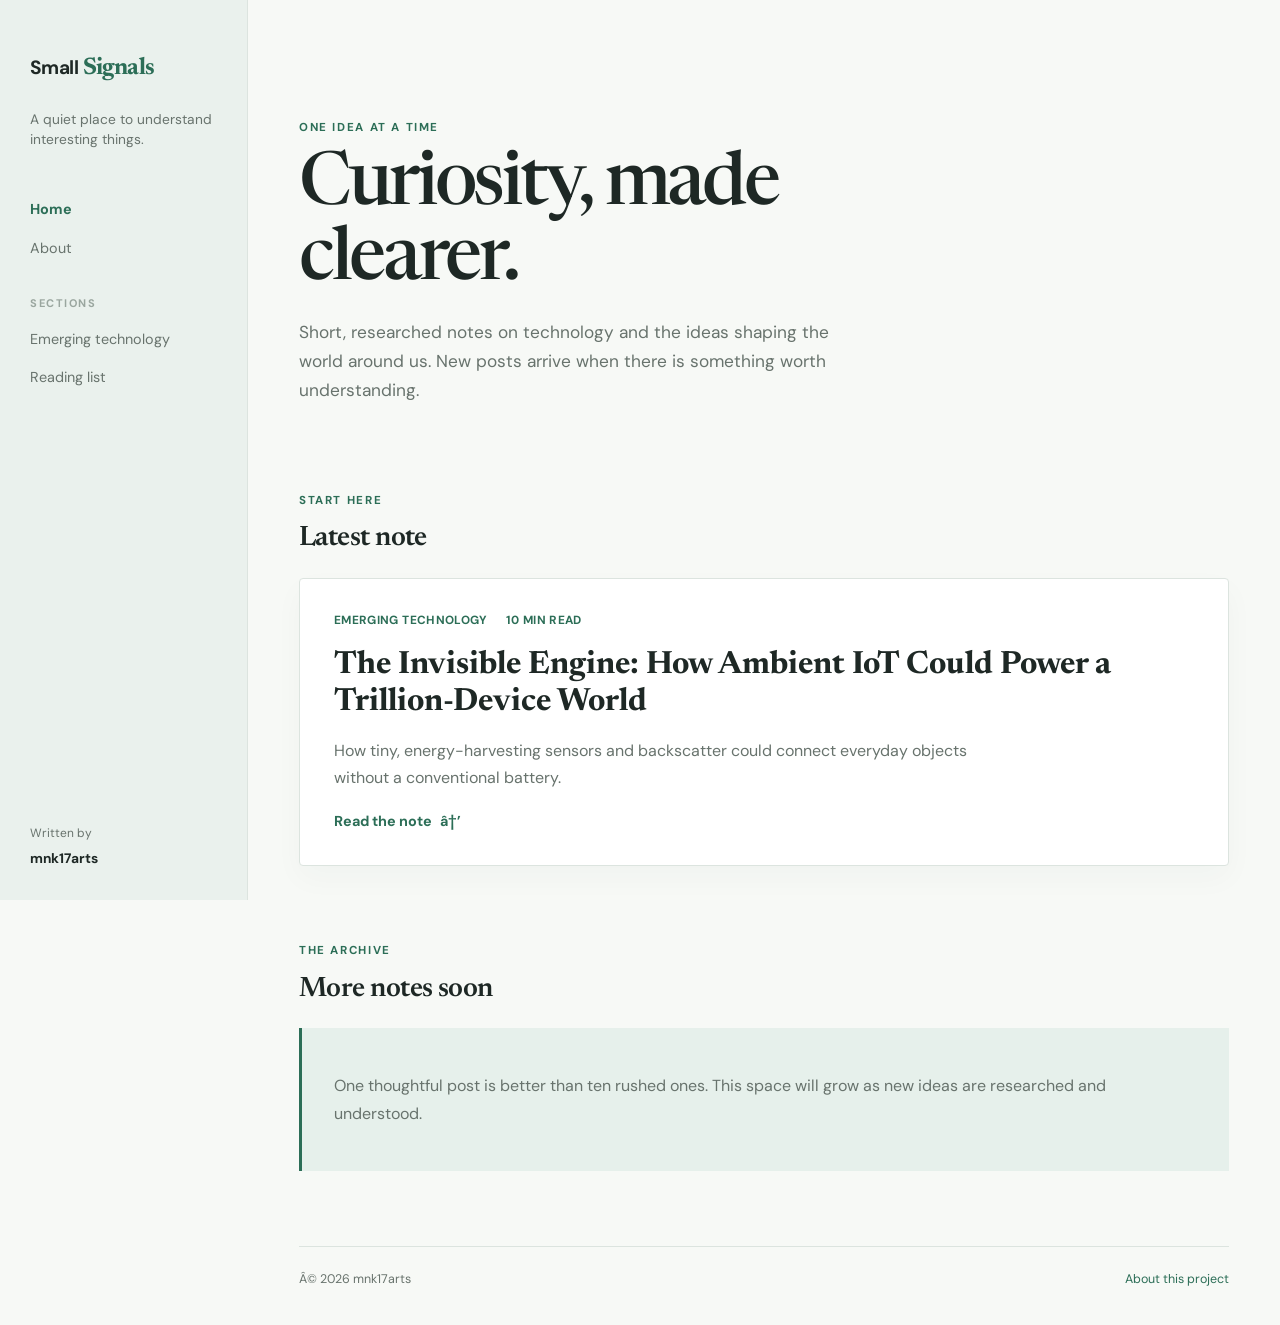
==== index.html @ 6d3ba05d "Blog-1: Ambient IoT" ====
﻿<!doctype html>
<html lang="en">
<head>
  <meta charset="utf-8">
  <meta name="viewport" content="width=device-width, initial-scale=1">
  <title>Small Signals â€” Notes on technology, ideas, and the future</title>
  <meta name="description" content="Small Signals is a personal blog about technology, emerging ideas, and the things worth understanding slowly.">
  <link rel="canonical" href="https://mnk17arts.github.io/my-blogs/">
  <link rel="stylesheet" href="styles.css">
  <script defer src="script.js"></script>
</head>
<body>
  <a class="skip-link" href="#main-content">Skip to content</a>
  <header class="mobile-header">
    <a class="brand" href="index.html">Small <span>Signals</span></a>
    <button class="menu-toggle" aria-expanded="false" aria-controls="site-nav">Menu</button>
  </header>
  <aside class="sidebar" id="site-nav">
    <a class="brand desktop-brand" href="index.html">Small <span>Signals</span></a>
    <p class="tagline">A quiet place to understand interesting things.</p>
    <nav aria-label="Primary navigation">
      <a class="nav-link active" href="index.html">Home</a>
      <a class="nav-link" href="about.html">About</a>
      <p class="nav-label">Sections</p>
      <a class="nav-link" href="posts/ambient-iot.html">Emerging technology</a>
      <a class="nav-link" href="index.html#reading-list">Reading list</a>
    </nav>
    <div class="sidebar-footer"><span>Written by</span><strong>mnk17arts</strong></div>
  </aside>

  <main id="main-content" class="content-wrap">
    <section class="hero" aria-labelledby="intro-title">
      <p class="eyebrow">One idea at a time</p>
      <h1 id="intro-title">Curiosity, made clearer.</h1>
      <p class="hero-copy">Short, researched notes on technology and the ideas shaping the world around us. New posts arrive when there is something worth understanding.</p>
    </section>

    <section class="section-block" aria-labelledby="latest-title">
      <div class="section-heading"><p class="eyebrow">Start here</p><h2 id="latest-title">Latest note</h2></div>
      <article class="featured-card">
        <div class="card-meta"><span>Emerging technology</span><span>10 min read</span></div>
        <h3><a href="posts/ambient-iot.html">The Invisible Engine: How Ambient IoT Could Power a Trillion-Device World</a></h3>
        <p>How tiny, energy-harvesting sensors and backscatter could connect everyday objects without a conventional battery.</p>
        <a class="text-link" href="posts/ambient-iot.html">Read the note <span aria-hidden="true">â†’</span></a>
      </article>
    </section>

    <section class="section-block" id="reading-list" aria-labelledby="archive-title">
      <div class="section-heading"><p class="eyebrow">The archive</p><h2 id="archive-title">More notes soon</h2></div>
      <div class="empty-state"><p>One thoughtful post is better than ten rushed ones. This space will grow as new ideas are researched and understood.</p></div>
    </section>

    <footer class="site-footer"><span>Â© 2026 mnk17arts</span><a href="about.html">About this project</a></footer>
  </main>
</body>
</html>
---- styles.css ----
@import url('https://fonts.googleapis.com/css2?family=DM+Sans:wght@400;500;700&family=Newsreader:opsz,wght@6..72,500;6..72,600&display=swap');
:root{--ink:#1e2825;--muted:#68736d;--line:#dce4df;--paper:#f7f9f6;--accent:#2c6e57;--accent-soft:#e6f0eb;--sidebar:248px}*{box-sizing:border-box}html{scroll-behavior:smooth}body{margin:0;background:var(--paper);color:var(--ink);font-family:'DM Sans',sans-serif;line-height:1.7}.sidebar{position:fixed;inset:0 auto 0 0;width:var(--sidebar);padding:48px 30px 30px;background:#eaf1ed;border-right:1px solid var(--line);display:flex;flex-direction:column}.brand{color:var(--ink);font-size:1.2rem;font-weight:700;letter-spacing:-.03em;text-decoration:none}.brand span{font-family:Newsreader,serif;font-size:1.5rem;color:var(--accent)}.tagline{margin:20px 0 40px;color:var(--muted);font-size:.86rem;line-height:1.5}.nav-link{display:block;padding:7px 0;color:var(--muted);font-size:.9rem;text-decoration:none}.nav-link:hover,.nav-link.active{color:var(--accent);font-weight:700}.nav-label{margin:27px 0 7px;color:#9aa69f;font-size:.69rem;font-weight:700;letter-spacing:.14em;text-transform:uppercase}.sidebar-footer{margin-top:auto;color:var(--muted);font-size:.75rem}.sidebar-footer span,.sidebar-footer strong{display:block}.sidebar-footer strong{color:var(--ink);font-size:.86rem;margin-top:3px}.content-wrap{margin-left:calc(var(--sidebar) + (100vw - var(--sidebar))/2);transform:translateX(-50%);width:min(930px,calc(100vw - var(--sidebar) - 48px));max-width:none;padding:76px 0 35px}.content-wrap.narrow{width:min(820px,calc(100vw - var(--sidebar) - 48px))}.hero{padding:42px 0 85px;max-width:650px}.eyebrow{margin:0 0 12px;color:var(--accent);font-size:.72rem;font-weight:700;letter-spacing:.14em;text-transform:uppercase}.hero h1,.page-article h1,.post h1{margin:0 0 18px;font-family:Newsreader,serif;font-size:clamp(2.7rem,6vw,4.6rem);font-weight:500;letter-spacing:-.045em;line-height:1.02}.hero-copy{max-width:560px;margin:0;color:var(--muted);font-size:1.08rem}.section-block{margin-bottom:75px}.section-heading{margin-bottom:22px}.section-heading h2,.page-article h2,.post h2{margin:0;font-family:Newsreader,serif;font-size:1.75rem;line-height:1.2;font-weight:600;letter-spacing:-.02em}.featured-card{padding:31px 34px;background:white;border:1px solid var(--line);border-radius:4px;box-shadow:0 12px 30px #274d3b08}.card-meta{display:flex;gap:18px;color:var(--accent);font-size:.74rem;font-weight:700;letter-spacing:.03em;text-transform:uppercase}.featured-card h3{margin:17px 0 10px;font-family:Newsreader,serif;font-size:2rem;line-height:1.15}.featured-card h3 a{color:var(--ink);text-decoration:none}.featured-card h3 a:hover{color:var(--accent)}.featured-card p{max-width:660px;color:var(--muted)}.text-link{color:var(--accent);font-size:.9rem;font-weight:700;text-decoration:none}.text-link span{display:inline-block;margin-left:5px;transition:transform .2s}.text-link:hover span{transform:translateX(4px)}.empty-state{padding:28px 32px;background:var(--accent-soft);color:var(--muted);border-left:3px solid var(--accent)}.site-footer{display:flex;justify-content:space-between;gap:20px;padding-top:22px;border-top:1px solid var(--line);color:var(--muted);font-size:.78rem}.site-footer a{color:var(--accent);text-decoration:none}.page-article,.post{padding:40px 0 85px}.page-article h1{max-width:650px;margin-bottom:32px}.page-article h2,.post h2{margin-top:42px;margin-bottom:13px}.page-article p,.page-article li,.post p,.post li{max-width:690px;color:#46534d}.lead{font-size:1.22rem!important;color:var(--ink)!important;line-height:1.6}.page-article ul,.post ul{padding-left:22px}.post h1{font-size:clamp(2.5rem,5vw,4.2rem);max-width:760px;margin-top:18px}.post .lead{margin:30px 0}.sources{margin-top:55px;padding:23px 28px;background:var(--accent-soft)}.sources h2{margin-top:0;font-size:1.4rem}.sources a{color:var(--accent)}.mobile-header{display:none}.skip-link{position:absolute;left:-999px}.skip-link:focus{left:10px;top:10px;padding:7px 10px;background:white;z-index:3}@media(max-width:760px){.mobile-header{display:flex;position:sticky;top:0;z-index:2;align-items:center;justify-content:space-between;padding:17px 22px;background:var(--paper);border-bottom:1px solid var(--line)}.menu-toggle{padding:5px 0;border:0;background:none;color:var(--accent);font:inherit;font-size:.82rem;font-weight:700}.sidebar{position:fixed;display:none;inset:61px 0 auto;width:auto;padding:23px 24px 30px;z-index:1;box-shadow:0 10px 24px #00000012}.sidebar.open{display:flex}.desktop-brand{display:none}.tagline{margin:0 0 20px}.sidebar-footer{margin-top:25px}.content-wrap{margin-left:0;transform:none;width:auto;max-width:none;padding:45px 22px 28px}.hero{padding:10px 0 60px}.hero h1,.page-article h1,.post h1{font-size:clamp(2.6rem,13vw,4rem)}.featured-card{padding:25px 22px}.featured-card h3{font-size:1.75rem}.card-meta{flex-wrap:wrap;gap:5px 13px}.site-footer{align-items:flex-start;flex-direction:column}.page-article,.post{padding-top:10px}}
.iot-diagram{margin:42px 0;padding:20px 18px;background:#eaf1ed;border:1px solid var(--line);border-radius:6px}.iot-diagram svg{display:block;width:100%;height:auto;color:var(--accent)}.iot-diagram figcaption{margin:13px 0 0;color:var(--muted);font-size:.78rem;text-align:center}.diagram-box{fill:#f7f9f6;stroke:#b9ccc1;stroke-width:2}.diagram-focus{fill:#dcece3;stroke:#2c6e57}.diagram-title{fill:#1e2825;font-family:'DM Sans',sans-serif;font-size:16px;font-weight:700}.diagram-label,.diagram-note{fill:#68736d;font-family:'DM Sans',sans-serif;font-size:12px}.diagram-note{fill:#2c6e57;font-size:11px;font-weight:700}
@media(max-width:560px){.iot-diagram{margin-left:-10px;margin-right:-10px;padding:10px 5px}.diagram-title{font-size:13px}.diagram-label{font-size:10px}.diagram-note{font-size:9px}}
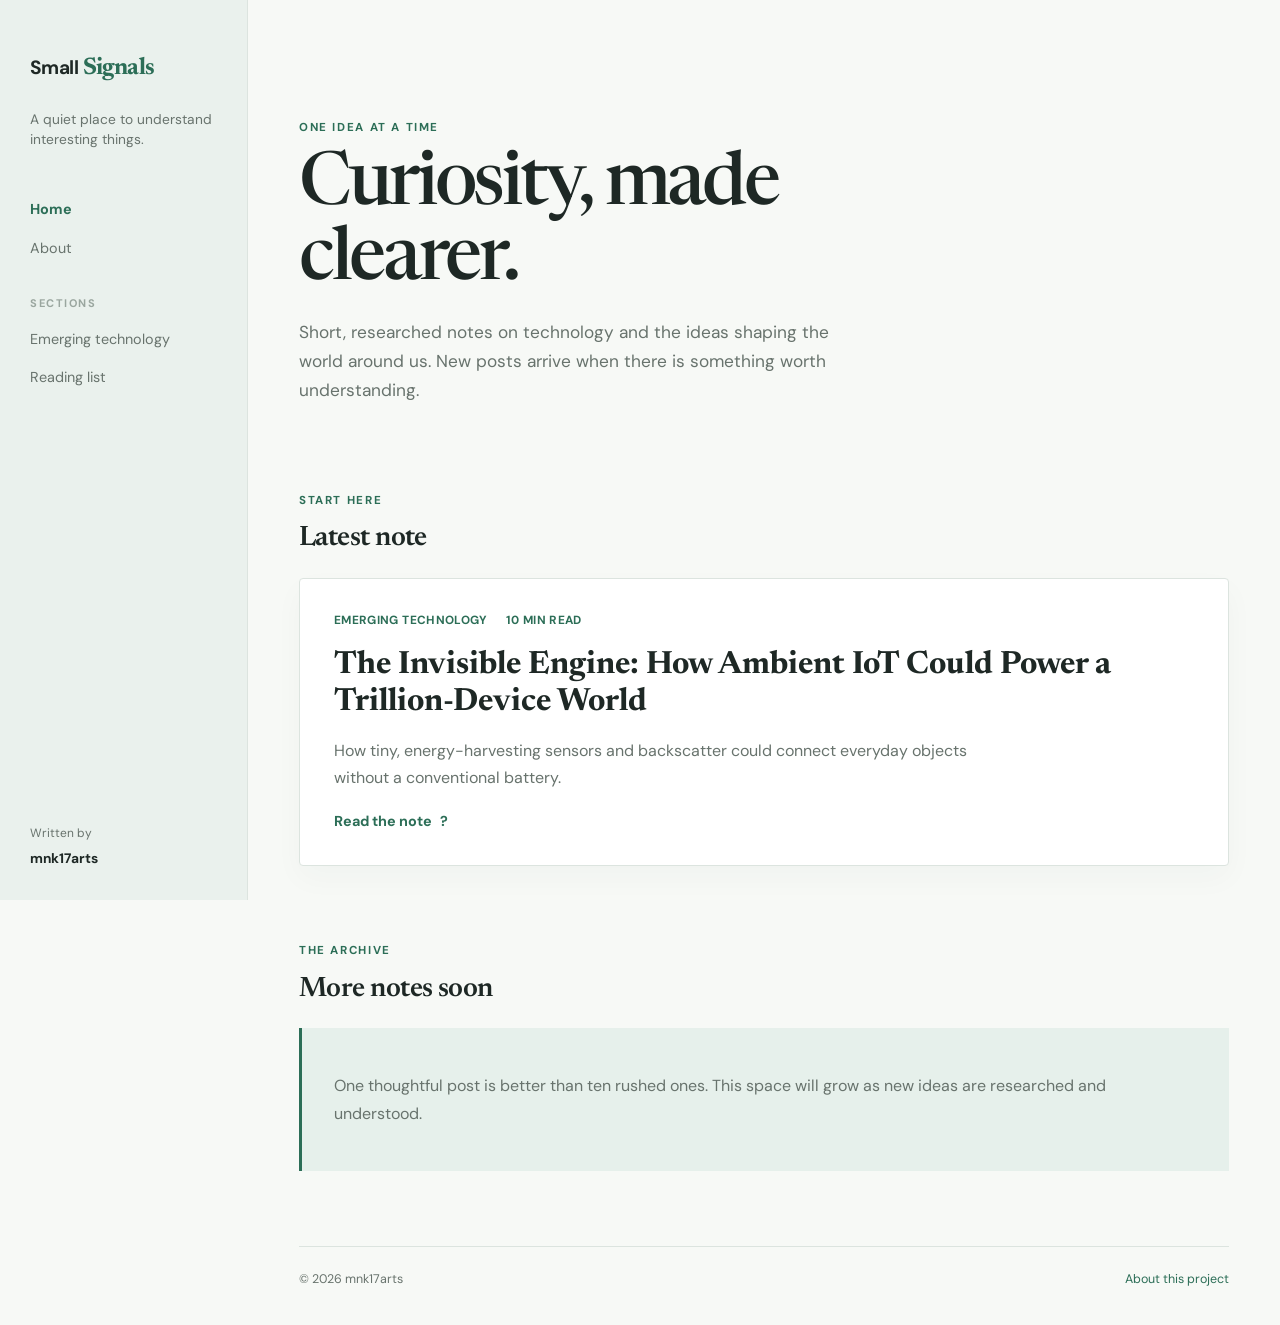
==== commit d72906aa: "[FIX] posts - encoding in fixed" ====
--- a/index.html
+++ b/index.html
@@ -1,9 +1,9 @@
-﻿<!doctype html>
+<!doctype html>
 <html lang="en">
 <head>
   <meta charset="utf-8">
   <meta name="viewport" content="width=device-width, initial-scale=1">
-  <title>Small Signals â€” Notes on technology, ideas, and the future</title>
+  <title>Small Signals — Notes on technology, ideas, and the future</title>
   <meta name="description" content="Small Signals is a personal blog about technology, emerging ideas, and the things worth understanding slowly.">
   <link rel="canonical" href="https://mnk17arts.github.io/my-blogs/">
   <link rel="stylesheet" href="styles.css">
@@ -41,7 +41,7 @@
         <div class="card-meta"><span>Emerging technology</span><span>10 min read</span></div>
         <h3><a href="posts/ambient-iot.html">The Invisible Engine: How Ambient IoT Could Power a Trillion-Device World</a></h3>
         <p>How tiny, energy-harvesting sensors and backscatter could connect everyday objects without a conventional battery.</p>
-        <a class="text-link" href="posts/ambient-iot.html">Read the note <span aria-hidden="true">â†’</span></a>
+        <a class="text-link" href="posts/ambient-iot.html">Read the note <span aria-hidden="true">?</span></a>
       </article>
     </section>
 
@@ -50,7 +50,7 @@
       <div class="empty-state"><p>One thoughtful post is better than ten rushed ones. This space will grow as new ideas are researched and understood.</p></div>
     </section>
 
-    <footer class="site-footer"><span>Â© 2026 mnk17arts</span><a href="about.html">About this project</a></footer>
+    <footer class="site-footer"><span>&copy; 2026 mnk17arts</span><a href="about.html">About this project</a></footer>
   </main>
 </body>
 </html>
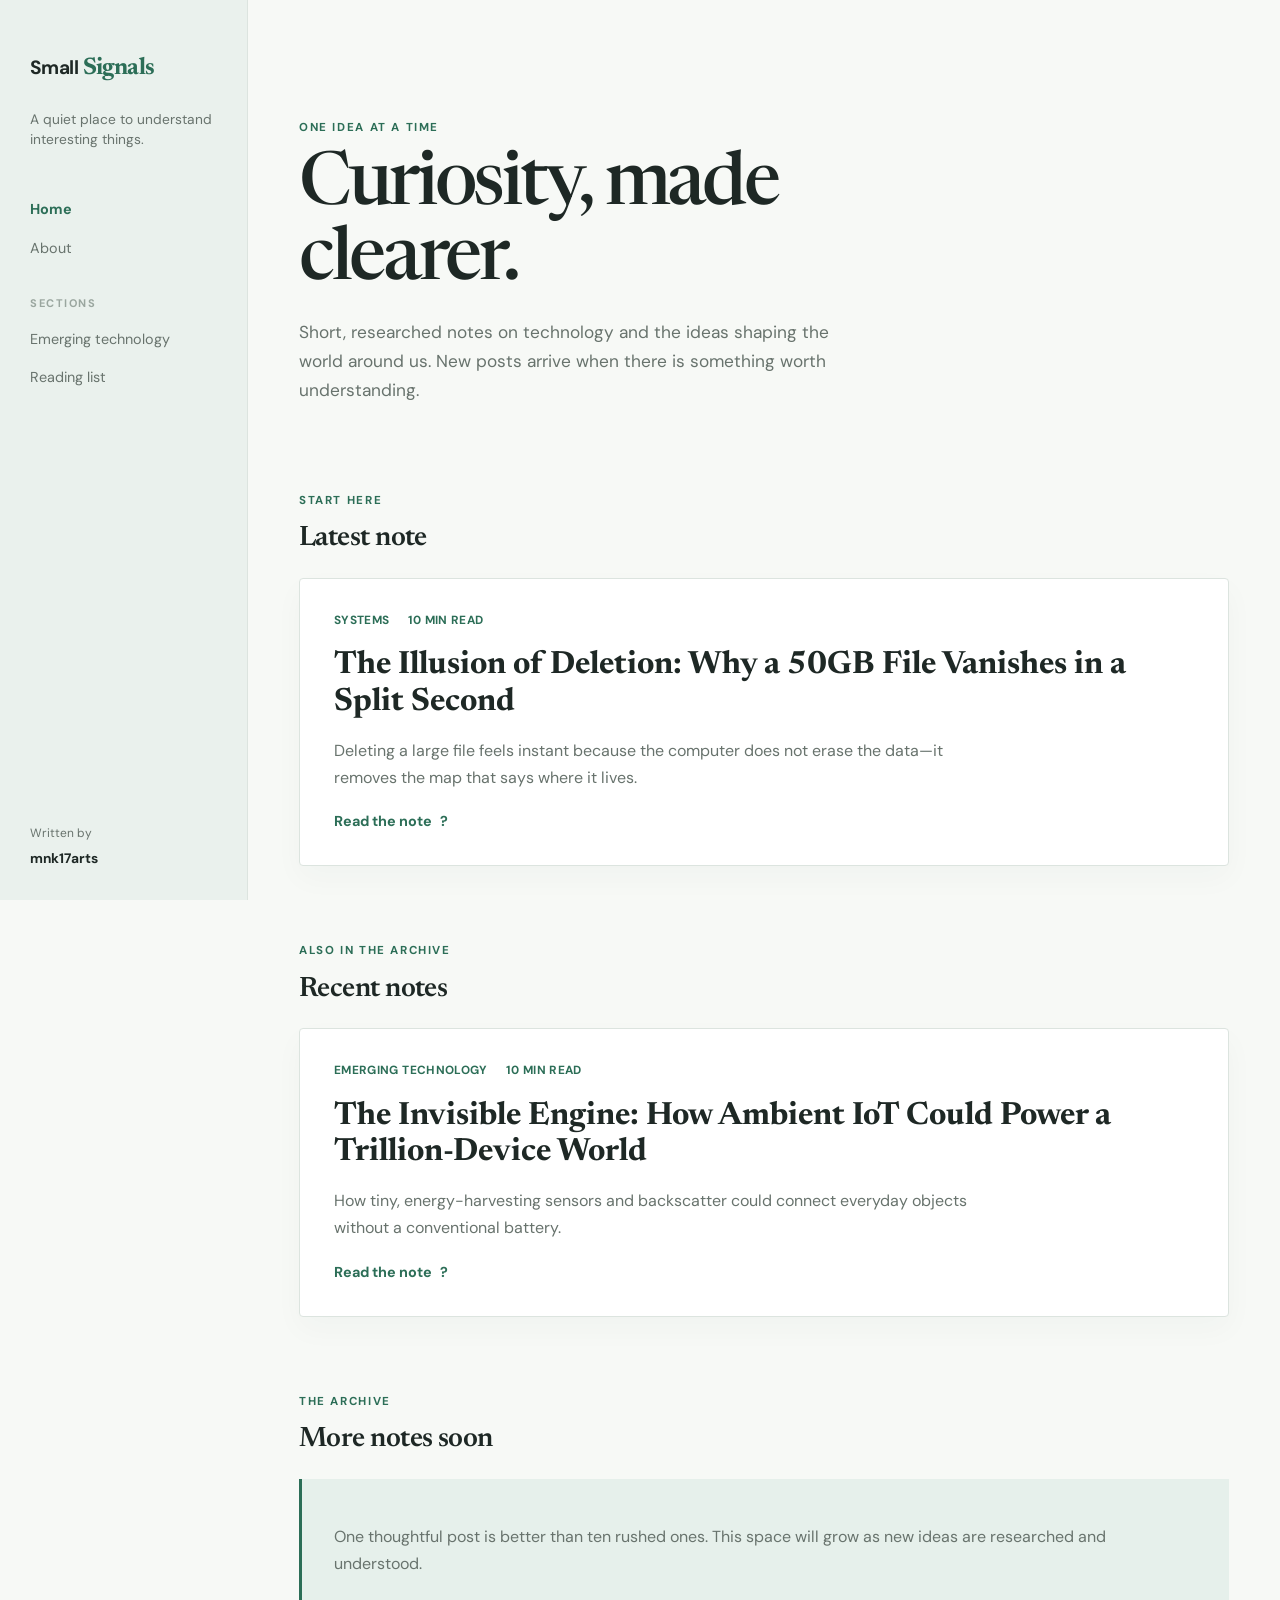
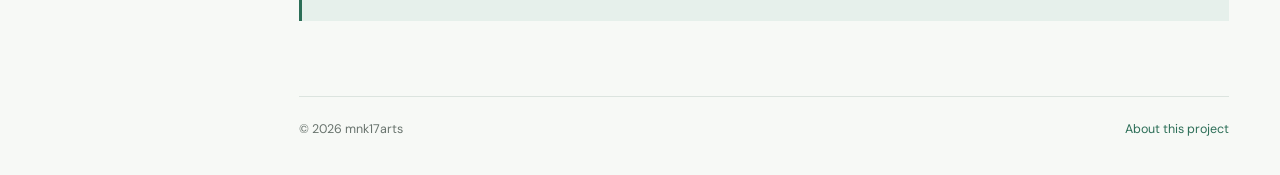
==== commit aa37b2e0: "Blog-2: Illusion of Deletion" ====
--- a/index.html
+++ b/index.html
@@ -38,6 +38,16 @@
     <section class="section-block" aria-labelledby="latest-title">
       <div class="section-heading"><p class="eyebrow">Start here</p><h2 id="latest-title">Latest note</h2></div>
       <article class="featured-card">
+        <div class="card-meta"><span>Systems</span><span>10 min read</span></div>
+        <h3><a href="posts/deletion-illusion.html">The Illusion of Deletion: Why a 50GB File Vanishes in a Split Second</a></h3>
+        <p>Deleting a large file feels instant because the computer does not erase the data—it removes the map that says where it lives.</p>
+        <a class="text-link" href="posts/deletion-illusion.html">Read the note <span aria-hidden="true">?</span></a>
+      </article>
+    </section>
+
+    <section class="section-block" aria-labelledby="recent-title">
+      <div class="section-heading"><p class="eyebrow">Also in the archive</p><h2 id="recent-title">Recent notes</h2></div>
+      <article class="featured-card">
         <div class="card-meta"><span>Emerging technology</span><span>10 min read</span></div>
         <h3><a href="posts/ambient-iot.html">The Invisible Engine: How Ambient IoT Could Power a Trillion-Device World</a></h3>
         <p>How tiny, energy-harvesting sensors and backscatter could connect everyday objects without a conventional battery.</p>
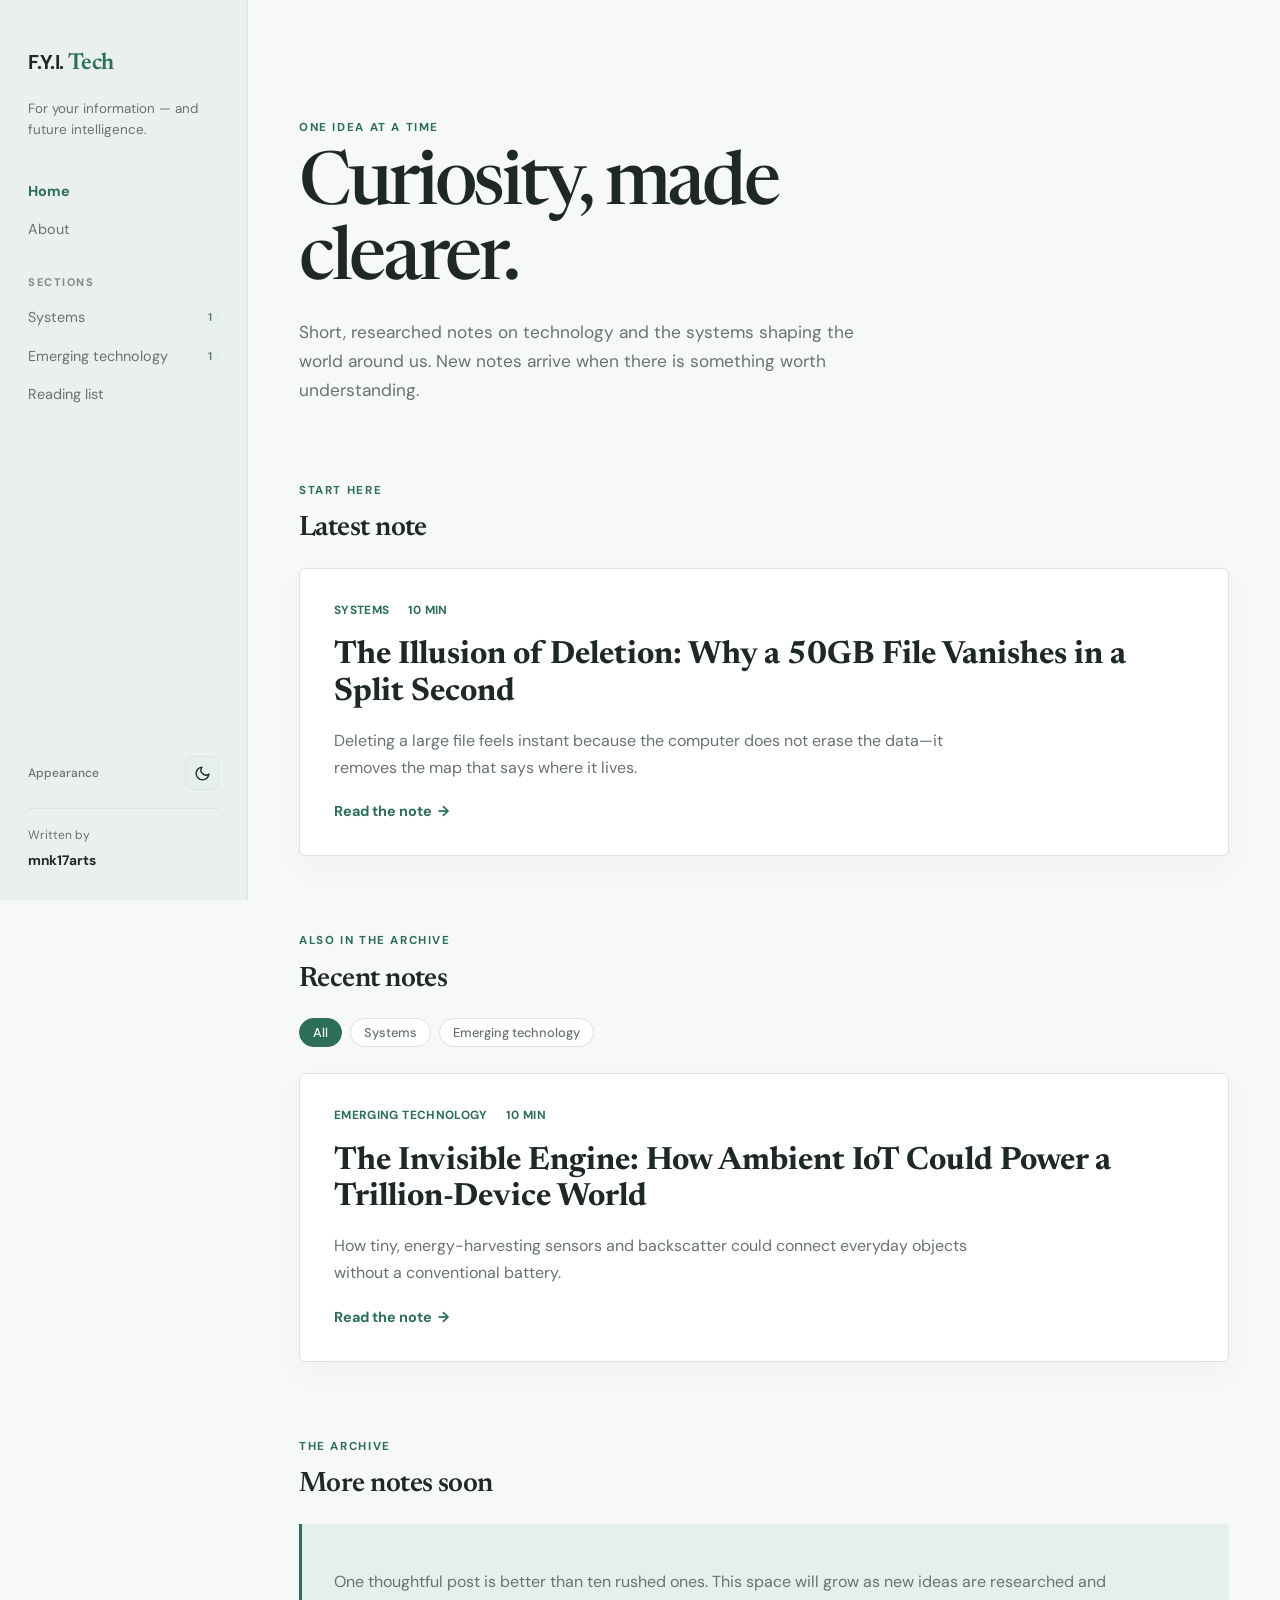
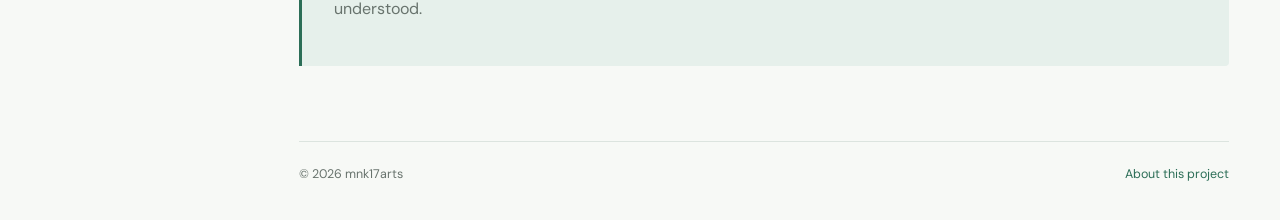
==== commit 9a5b13db: "Update UI, Title" ====
--- a/index.html
+++ b/index.html
@@ -3,28 +3,58 @@
 <head>
   <meta charset="utf-8">
   <meta name="viewport" content="width=device-width, initial-scale=1">
-  <title>Small Signals — Notes on technology, ideas, and the future</title>
-  <meta name="description" content="Small Signals is a personal blog about technology, emerging ideas, and the things worth understanding slowly.">
+  <title>F.Y.I. — Notes on technology, systems, and ideas</title>
+  <meta name="description" content="F.Y.I. is a personal publication about software systems, emerging technology, and the concepts worth understanding slowly.">
   <link rel="canonical" href="https://mnk17arts.github.io/my-blogs/">
   <link rel="stylesheet" href="styles.css">
+  <script>
+    (function() {
+      const saved = localStorage.getItem('fyi_theme');
+      const prefersDark = window.matchMedia('(prefers-color-scheme: dark)').matches;
+      if (saved === 'dark' || (!saved && prefersDark)) {
+        document.documentElement.setAttribute('data-theme', 'dark');
+      } else {
+        document.documentElement.setAttribute('data-theme', 'light');
+      }
+    })();
+  </script>
   <script defer src="script.js"></script>
 </head>
 <body>
   <a class="skip-link" href="#main-content">Skip to content</a>
   <header class="mobile-header">
-    <a class="brand" href="index.html">Small <span>Signals</span></a>
-    <button class="menu-toggle" aria-expanded="false" aria-controls="site-nav">Menu</button>
+    <a class="brand" href="index.html">F.Y.I. <span>Tech</span></a>
+    <div class="mobile-header-actions">
+      <button class="theme-toggle-btn" aria-label="Toggle theme" title="Toggle theme">
+        <svg class="theme-icon-moon" viewBox="0 0 24 24"><path d="M21 12.79A9 9 0 1 1 11.21 3 7 7 0 0 0 21 12.79z"></path></svg>
+        <svg class="theme-icon-sun" viewBox="0 0 24 24"><circle cx="12" cy="12" r="5"></circle><line x1="12" y1="1" x2="12" y2="3"></line><line x1="12" y1="21" x2="12" y2="23"></line><line x1="4.22" y1="4.22" x2="5.64" y2="5.64"></line><line x1="18.36" y1="18.36" x2="19.78" y2="19.78"></line><line x1="1" y1="12" x2="3" y2="12"></line><line x1="21" y1="12" x2="23" y2="12"></line><line x1="4.22" y1="19.78" x2="5.64" y2="18.36"></line><line x1="18.36" y1="5.64" x2="19.78" y2="4.22"></line></svg>
+      </button>
+      <button class="menu-toggle" aria-expanded="false" aria-controls="site-nav">Menu</button>
+    </div>
   </header>
+
   <aside class="sidebar" id="site-nav">
-    <a class="brand desktop-brand" href="index.html">Small <span>Signals</span></a>
-    <p class="tagline">A quiet place to understand interesting things.</p>
+    <a class="brand desktop-brand" href="index.html">F.Y.I. <span>Tech</span></a>
+    <p class="tagline">For your information — and future intelligence.</p>
     <nav aria-label="Primary navigation">
       <a class="nav-link active" href="index.html">Home</a>
       <a class="nav-link" href="about.html">About</a>
       <p class="nav-label">Sections</p>
-      <a class="nav-link" href="posts/ambient-iot.html">Emerging technology</a>
-      <a class="nav-link" href="index.html#reading-list">Reading list</a>
+      <div id="nav-sections">
+        <a class="nav-link" href="posts/deletion-illusion.html"><span>Systems</span><span class="nav-count">1</span></a>
+        <a class="nav-link" href="posts/ambient-iot.html"><span>Emerging technology</span><span class="nav-count">1</span></a>
+      </div>
+      <a class="nav-link" href="#reading-list">Reading list</a>
     </nav>
+
+    <div class="theme-toggle-row">
+      <span class="theme-toggle-label">Appearance</span>
+      <button class="theme-toggle-btn" aria-label="Toggle theme" title="Toggle theme">
+        <svg class="theme-icon-moon" viewBox="0 0 24 24"><path d="M21 12.79A9 9 0 1 1 11.21 3 7 7 0 0 0 21 12.79z"></path></svg>
+        <svg class="theme-icon-sun" viewBox="0 0 24 24"><circle cx="12" cy="12" r="5"></circle><line x1="12" y1="1" x2="12" y2="3"></line><line x1="12" y1="21" x2="12" y2="23"></line><line x1="4.22" y1="4.22" x2="5.64" y2="5.64"></line><line x1="18.36" y1="18.36" x2="19.78" y2="19.78"></line><line x1="1" y1="12" x2="3" y2="12"></line><line x1="21" y1="12" x2="23" y2="12"></line><line x1="4.22" y1="19.78" x2="5.64" y2="18.36"></line><line x1="18.36" y1="5.64" x2="19.78" y2="4.22"></line></svg>
+      </button>
+    </div>
+
     <div class="sidebar-footer"><span>Written by</span><strong>mnk17arts</strong></div>
   </aside>
 
@@ -32,27 +62,32 @@
     <section class="hero" aria-labelledby="intro-title">
       <p class="eyebrow">One idea at a time</p>
       <h1 id="intro-title">Curiosity, made clearer.</h1>
-      <p class="hero-copy">Short, researched notes on technology and the ideas shaping the world around us. New posts arrive when there is something worth understanding.</p>
+      <p class="hero-copy">Short, researched notes on technology and the systems shaping the world around us. New notes arrive when there is something worth understanding.</p>
     </section>
 
     <section class="section-block" aria-labelledby="latest-title">
       <div class="section-heading"><p class="eyebrow">Start here</p><h2 id="latest-title">Latest note</h2></div>
-      <article class="featured-card">
-        <div class="card-meta"><span>Systems</span><span>10 min read</span></div>
-        <h3><a href="posts/deletion-illusion.html">The Illusion of Deletion: Why a 50GB File Vanishes in a Split Second</a></h3>
-        <p>Deleting a large file feels instant because the computer does not erase the data—it removes the map that says where it lives.</p>
-        <a class="text-link" href="posts/deletion-illusion.html">Read the note <span aria-hidden="true">?</span></a>
-      </article>
+      <div id="latest-note-container">
+        <article class="featured-card">
+          <div class="card-meta"><span>Systems</span><span>10 min read</span></div>
+          <h3><a href="posts/deletion-illusion.html">The Illusion of Deletion: Why a 50GB File Vanishes in a Split Second</a></h3>
+          <p>Deleting a large file feels instant because the computer does not erase the data—it removes the map that says where it lives.</p>
+          <a class="text-link" href="posts/deletion-illusion.html">Read the note <span aria-hidden="true">&rarr;</span></a>
+        </article>
+      </div>
     </section>
 
     <section class="section-block" aria-labelledby="recent-title">
       <div class="section-heading"><p class="eyebrow">Also in the archive</p><h2 id="recent-title">Recent notes</h2></div>
-      <article class="featured-card">
-        <div class="card-meta"><span>Emerging technology</span><span>10 min read</span></div>
-        <h3><a href="posts/ambient-iot.html">The Invisible Engine: How Ambient IoT Could Power a Trillion-Device World</a></h3>
-        <p>How tiny, energy-harvesting sensors and backscatter could connect everyday objects without a conventional battery.</p>
-        <a class="text-link" href="posts/ambient-iot.html">Read the note <span aria-hidden="true">?</span></a>
-      </article>
+      <div id="category-filters" class="category-pills"></div>
+      <div id="recent-notes-container" class="recent-cards-list">
+        <article class="featured-card">
+          <div class="card-meta"><span>Emerging technology</span><span>10 min read</span></div>
+          <h3><a href="posts/ambient-iot.html">The Invisible Engine: How Ambient IoT Could Power a Trillion-Device World</a></h3>
+          <p>How tiny, energy-harvesting sensors and backscatter could connect everyday objects without a conventional battery.</p>
+          <a class="text-link" href="posts/ambient-iot.html">Read the note <span aria-hidden="true">&rarr;</span></a>
+        </article>
+      </div>
     </section>
 
     <section class="section-block" id="reading-list" aria-labelledby="archive-title">
@@ -64,4 +99,3 @@
   </main>
 </body>
 </html>
-
--- a/styles.css
+++ b/styles.css
@@ -1,4 +1,1005 @@
-@import url('https://fonts.googleapis.com/css2?family=DM+Sans:wght@400;500;700&family=Newsreader:opsz,wght@6..72,500;6..72,600&display=swap');
-:root{--ink:#1e2825;--muted:#68736d;--line:#dce4df;--paper:#f7f9f6;--accent:#2c6e57;--accent-soft:#e6f0eb;--sidebar:248px}*{box-sizing:border-box}html{scroll-behavior:smooth}body{margin:0;background:var(--paper);color:var(--ink);font-family:'DM Sans',sans-serif;line-height:1.7}.sidebar{position:fixed;inset:0 auto 0 0;width:var(--sidebar);padding:48px 30px 30px;background:#eaf1ed;border-right:1px solid var(--line);display:flex;flex-direction:column}.brand{color:var(--ink);font-size:1.2rem;font-weight:700;letter-spacing:-.03em;text-decoration:none}.brand span{font-family:Newsreader,serif;font-size:1.5rem;color:var(--accent)}.tagline{margin:20px 0 40px;color:var(--muted);font-size:.86rem;line-height:1.5}.nav-link{display:block;padding:7px 0;color:var(--muted);font-size:.9rem;text-decoration:none}.nav-link:hover,.nav-link.active{color:var(--accent);font-weight:700}.nav-label{margin:27px 0 7px;color:#9aa69f;font-size:.69rem;font-weight:700;letter-spacing:.14em;text-transform:uppercase}.sidebar-footer{margin-top:auto;color:var(--muted);font-size:.75rem}.sidebar-footer span,.sidebar-footer strong{display:block}.sidebar-footer strong{color:var(--ink);font-size:.86rem;margin-top:3px}.content-wrap{margin-left:calc(var(--sidebar) + (100vw - var(--sidebar))/2);transform:translateX(-50%);width:min(930px,calc(100vw - var(--sidebar) - 48px));max-width:none;padding:76px 0 35px}.content-wrap.narrow{width:min(820px,calc(100vw - var(--sidebar) - 48px))}.hero{padding:42px 0 85px;max-width:650px}.eyebrow{margin:0 0 12px;color:var(--accent);font-size:.72rem;font-weight:700;letter-spacing:.14em;text-transform:uppercase}.hero h1,.page-article h1,.post h1{margin:0 0 18px;font-family:Newsreader,serif;font-size:clamp(2.7rem,6vw,4.6rem);font-weight:500;letter-spacing:-.045em;line-height:1.02}.hero-copy{max-width:560px;margin:0;color:var(--muted);font-size:1.08rem}.section-block{margin-bottom:75px}.section-heading{margin-bottom:22px}.section-heading h2,.page-article h2,.post h2{margin:0;font-family:Newsreader,serif;font-size:1.75rem;line-height:1.2;font-weight:600;letter-spacing:-.02em}.featured-card{padding:31px 34px;background:white;border:1px solid var(--line);border-radius:4px;box-shadow:0 12px 30px #274d3b08}.card-meta{display:flex;gap:18px;color:var(--accent);font-size:.74rem;font-weight:700;letter-spacing:.03em;text-transform:uppercase}.featured-card h3{margin:17px 0 10px;font-family:Newsreader,serif;font-size:2rem;line-height:1.15}.featured-card h3 a{color:var(--ink);text-decoration:none}.featured-card h3 a:hover{color:var(--accent)}.featured-card p{max-width:660px;color:var(--muted)}.text-link{color:var(--accent);font-size:.9rem;font-weight:700;text-decoration:none}.text-link span{display:inline-block;margin-left:5px;transition:transform .2s}.text-link:hover span{transform:translateX(4px)}.empty-state{padding:28px 32px;background:var(--accent-soft);color:var(--muted);border-left:3px solid var(--accent)}.site-footer{display:flex;justify-content:space-between;gap:20px;padding-top:22px;border-top:1px solid var(--line);color:var(--muted);font-size:.78rem}.site-footer a{color:var(--accent);text-decoration:none}.page-article,.post{padding:40px 0 85px}.page-article h1{max-width:650px;margin-bottom:32px}.page-article h2,.post h2{margin-top:42px;margin-bottom:13px}.page-article p,.page-article li,.post p,.post li{max-width:690px;color:#46534d}.lead{font-size:1.22rem!important;color:var(--ink)!important;line-height:1.6}.page-article ul,.post ul{padding-left:22px}.post h1{font-size:clamp(2.5rem,5vw,4.2rem);max-width:760px;margin-top:18px}.post .lead{margin:30px 0}.sources{margin-top:55px;padding:23px 28px;background:var(--accent-soft)}.sources h2{margin-top:0;font-size:1.4rem}.sources a{color:var(--accent)}.mobile-header{display:none}.skip-link{position:absolute;left:-999px}.skip-link:focus{left:10px;top:10px;padding:7px 10px;background:white;z-index:3}@media(max-width:760px){.mobile-header{display:flex;position:sticky;top:0;z-index:2;align-items:center;justify-content:space-between;padding:17px 22px;background:var(--paper);border-bottom:1px solid var(--line)}.menu-toggle{padding:5px 0;border:0;background:none;color:var(--accent);font:inherit;font-size:.82rem;font-weight:700}.sidebar{position:fixed;display:none;inset:61px 0 auto;width:auto;padding:23px 24px 30px;z-index:1;box-shadow:0 10px 24px #00000012}.sidebar.open{display:flex}.desktop-brand{display:none}.tagline{margin:0 0 20px}.sidebar-footer{margin-top:25px}.content-wrap{margin-left:0;transform:none;width:auto;max-width:none;padding:45px 22px 28px}.hero{padding:10px 0 60px}.hero h1,.page-article h1,.post h1{font-size:clamp(2.6rem,13vw,4rem)}.featured-card{padding:25px 22px}.featured-card h3{font-size:1.75rem}.card-meta{flex-wrap:wrap;gap:5px 13px}.site-footer{align-items:flex-start;flex-direction:column}.page-article,.post{padding-top:10px}}
-.iot-diagram{margin:42px 0;padding:20px 18px;background:#eaf1ed;border:1px solid var(--line);border-radius:6px}.iot-diagram svg{display:block;width:100%;height:auto;color:var(--accent)}.iot-diagram figcaption{margin:13px 0 0;color:var(--muted);font-size:.78rem;text-align:center}.diagram-box{fill:#f7f9f6;stroke:#b9ccc1;stroke-width:2}.diagram-focus{fill:#dcece3;stroke:#2c6e57}.diagram-title{fill:#1e2825;font-family:'DM Sans',sans-serif;font-size:16px;font-weight:700}.diagram-label,.diagram-note{fill:#68736d;font-family:'DM Sans',sans-serif;font-size:12px}.diagram-note{fill:#2c6e57;font-size:11px;font-weight:700}
-@media(max-width:560px){.iot-diagram{margin-left:-10px;margin-right:-10px;padding:10px 5px}.diagram-title{font-size:13px}.diagram-label{font-size:10px}.diagram-note{font-size:9px}}
+@import url('https://fonts.googleapis.com/css2?family=DM+Sans:ital,wght@0,400;0,500;0,700;1,400&family=Newsreader:ital,opsz,wght@0,6..72,500;0,6..72,600;1,6..72,400&display=swap');
+
+/* Color Design Tokens */
+:root {
+  --ink: #1e2825;
+  --muted: #68736d;
+  --line: #dce4df;
+  --paper: #f7f9f6;
+  --sidebar-bg: #eaf1ed;
+  --card-bg: #ffffff;
+  --accent: #2c6e57;
+  --accent-soft: #e6f0eb;
+  --callout-info-bg: #eaf3ee;
+  --callout-warn-bg: #fcf6ec;
+  --callout-warn-border: #d6892e;
+  --callout-quote-bg: #edf3f7;
+  --callout-quote-border: #4a779d;
+  --code-bg: #17211e;
+  --code-text: #d8e5df;
+  --diagram-box: #f7f9f6;
+  --diagram-stroke: #b9ccc1;
+  --diagram-focus: #dcece3;
+  --shadow: 0 12px 30px rgba(39, 77, 59, 0.04);
+  --shadow-hover: 0 16px 36px rgba(39, 77, 59, 0.08);
+  --sidebar: 248px;
+}
+
+[data-theme="dark"] {
+  --ink: #e6ece8;
+  --muted: #95a59c;
+  --line: #222d27;
+  --paper: #0f1412;
+  --sidebar-bg: #151c18;
+  --card-bg: #17201c;
+  --accent: #48b890;
+  --accent-soft: #1a2822;
+  --callout-info-bg: #192721;
+  --callout-warn-bg: #272116;
+  --callout-warn-border: #e09337;
+  --callout-quote-bg: #18232c;
+  --callout-quote-border: #5b92bd;
+  --code-bg: #0b100e;
+  --code-text: #d1ded8;
+  --diagram-box: #17201c;
+  --diagram-stroke: #2b3c33;
+  --diagram-focus: #1d3328;
+  --shadow: 0 12px 30px rgba(0, 0, 0, 0.3);
+  --shadow-hover: 0 16px 36px rgba(0, 0, 0, 0.45);
+}
+
+* {
+  box-sizing: border-box;
+}
+
+html {
+  scroll-behavior: smooth;
+}
+
+body {
+  margin: 0;
+  background: var(--paper);
+  color: var(--ink);
+  font-family: 'DM Sans', sans-serif;
+  line-height: 1.7;
+  transition: background 0.25s ease, color 0.25s ease;
+}
+
+/* Reading Progress Bar */
+#reading-progress {
+  position: fixed;
+  top: 0;
+  left: 0;
+  height: 3px;
+  background: var(--accent);
+  width: 0%;
+  z-index: 999;
+  transition: width 0.08s ease-out;
+}
+
+/* Sidebar & Navigation */
+.sidebar {
+  position: fixed;
+  inset: 0 auto 0 0;
+  width: var(--sidebar);
+  padding: 44px 28px 28px;
+  background: var(--sidebar-bg);
+  border-right: 1px solid var(--line);
+  display: flex;
+  flex-direction: column;
+  transition: background 0.25s ease, border-color 0.25s ease;
+}
+
+.brand {
+  color: var(--ink);
+  font-size: 1.25rem;
+  font-weight: 700;
+  letter-spacing: -0.03em;
+  text-decoration: none;
+}
+
+.brand span {
+  font-family: 'Newsreader', serif;
+  font-size: 1.45rem;
+  color: var(--accent);
+  font-weight: 600;
+}
+
+.tagline {
+  margin: 16px 0 32px;
+  color: var(--muted);
+  font-size: 0.84rem;
+  line-height: 1.5;
+}
+
+.nav-link {
+  display: flex;
+  justify-content: space-between;
+  align-items: center;
+  padding: 7px 0;
+  color: var(--muted);
+  font-size: 0.9rem;
+  text-decoration: none;
+  transition: color 0.15s ease;
+}
+
+.nav-link:hover,
+.nav-link.active {
+  color: var(--accent);
+  font-weight: 700;
+}
+
+.nav-count {
+  font-size: 0.7rem;
+  font-weight: 600;
+  color: var(--muted);
+  background: var(--accent-soft);
+  border-radius: 12px;
+  padding: 1px 7px;
+}
+
+.nav-label {
+  margin: 24px 0 7px;
+  color: var(--muted);
+  opacity: 0.8;
+  font-size: 0.69rem;
+  font-weight: 700;
+  letter-spacing: 0.14em;
+  text-transform: uppercase;
+}
+
+/* Theme Toggle Controls */
+.theme-toggle-row {
+  margin-top: auto;
+  padding-bottom: 18px;
+  display: flex;
+  align-items: center;
+  justify-content: space-between;
+}
+
+.theme-toggle-label {
+  font-size: 0.75rem;
+  color: var(--muted);
+  font-weight: 500;
+}
+
+.theme-toggle-btn {
+  background: var(--accent-soft);
+  border: 1px solid var(--line);
+  color: var(--ink);
+  width: 34px;
+  height: 34px;
+  border-radius: 8px;
+  display: inline-flex;
+  align-items: center;
+  justify-content: center;
+  cursor: pointer;
+  transition: background 0.2s ease, border-color 0.2s ease, transform 0.15s ease;
+  padding: 0;
+}
+
+.theme-toggle-btn:hover {
+  transform: scale(1.05);
+  border-color: var(--accent);
+}
+
+.theme-toggle-btn svg {
+  width: 17px;
+  height: 17px;
+  fill: none;
+  stroke: currentColor;
+  stroke-width: 2;
+  stroke-linecap: round;
+  stroke-linejoin: round;
+}
+
+.theme-icon-sun {
+  display: none;
+}
+.theme-icon-moon {
+  display: block;
+}
+
+[data-theme="dark"] .theme-icon-sun {
+  display: block;
+}
+[data-theme="dark"] .theme-icon-moon {
+  display: none;
+}
+
+.sidebar-footer {
+  color: var(--muted);
+  font-size: 0.75rem;
+  border-top: 1px solid var(--line);
+  padding-top: 16px;
+}
+
+.sidebar-footer span,
+.sidebar-footer strong {
+  display: block;
+}
+
+.sidebar-footer strong {
+  color: var(--ink);
+  font-size: 0.86rem;
+  margin-top: 3px;
+}
+
+/* Layout Content */
+.content-wrap {
+  margin-left: calc(var(--sidebar) + (100vw - var(--sidebar)) / 2);
+  transform: translateX(-50%);
+  width: min(930px, calc(100vw - var(--sidebar) - 48px));
+  max-width: none;
+  padding: 76px 0 35px;
+}
+
+.content-wrap.narrow {
+  width: min(780px, calc(100vw - var(--sidebar) - 48px));
+}
+
+.hero {
+  padding: 42px 0 75px;
+  max-width: 650px;
+}
+
+.eyebrow {
+  margin: 0 0 12px;
+  color: var(--accent);
+  font-size: 0.72rem;
+  font-weight: 700;
+  letter-spacing: 0.14em;
+  text-transform: uppercase;
+}
+
+.hero h1,
+.page-article h1,
+.post h1 {
+  margin: 0 0 18px;
+  font-family: 'Newsreader', serif;
+  font-size: clamp(2.7rem, 6vw, 4.6rem);
+  font-weight: 500;
+  letter-spacing: -0.045em;
+  line-height: 1.02;
+  color: var(--ink);
+}
+
+.hero-copy {
+  max-width: 560px;
+  margin: 0;
+  color: var(--muted);
+  font-size: 1.08rem;
+}
+
+/* Category Filter Pills */
+.category-pills {
+  display: flex;
+  flex-wrap: wrap;
+  gap: 8px;
+  margin-bottom: 26px;
+}
+
+.pill-btn {
+  border: 1px solid var(--line);
+  background: var(--card-bg);
+  color: var(--muted);
+  padding: 5px 13px;
+  border-radius: 20px;
+  font-family: inherit;
+  font-size: 0.8rem;
+  font-weight: 500;
+  cursor: pointer;
+  transition: all 0.2s ease;
+}
+
+.pill-btn:hover {
+  border-color: var(--accent);
+  color: var(--accent);
+}
+
+.pill-btn.active {
+  background: var(--accent);
+  color: white;
+  border-color: var(--accent);
+}
+
+/* Section Blocks & Cards */
+.section-block {
+  margin-bottom: 75px;
+}
+
+.section-heading {
+  margin-bottom: 22px;
+}
+
+.section-heading h2,
+.page-article h2,
+.post h2 {
+  margin: 0;
+  font-family: 'Newsreader', serif;
+  font-size: 1.75rem;
+  line-height: 1.2;
+  font-weight: 600;
+  letter-spacing: -0.02em;
+  color: var(--ink);
+}
+
+.post h3,
+.page-article h3 {
+  font-family: 'Newsreader', serif;
+  font-size: 1.35rem;
+  margin: 28px 0 12px;
+  color: var(--ink);
+}
+
+.featured-card {
+  padding: 31px 34px;
+  background: var(--card-bg);
+  border: 1px solid var(--line);
+  border-radius: 6px;
+  box-shadow: var(--shadow);
+  transition: transform 0.2s ease, box-shadow 0.2s ease, background 0.25s ease, border-color 0.25s ease;
+}
+
+.featured-card:hover {
+  transform: translateY(-2px);
+  box-shadow: var(--shadow-hover);
+}
+
+.recent-cards-list {
+  display: flex;
+  flex-direction: column;
+  gap: 24px;
+}
+
+.card-meta {
+  display: flex;
+  gap: 18px;
+  color: var(--accent);
+  font-size: 0.74rem;
+  font-weight: 700;
+  letter-spacing: 0.03em;
+  text-transform: uppercase;
+}
+
+.featured-card h3 {
+  margin: 17px 0 10px;
+  font-family: 'Newsreader', serif;
+  font-size: 2rem;
+  line-height: 1.15;
+}
+
+.featured-card h3 a {
+  color: var(--ink);
+  text-decoration: none;
+}
+
+.featured-card h3 a:hover {
+  color: var(--accent);
+}
+
+.featured-card p {
+  max-width: 660px;
+  color: var(--muted);
+}
+
+.text-link {
+  color: var(--accent);
+  font-size: 0.9rem;
+  font-weight: 700;
+  text-decoration: none;
+  display: inline-flex;
+  align-items: center;
+}
+
+.text-link span {
+  display: inline-block;
+  margin-left: 6px;
+  transition: transform 0.2s ease;
+}
+
+.text-link:hover span {
+  transform: translateX(4px);
+}
+
+.empty-state {
+  padding: 28px 32px;
+  background: var(--accent-soft);
+  color: var(--muted);
+  border-left: 3px solid var(--accent);
+  border-radius: 0 4px 4px 0;
+}
+
+/* Site Footer */
+.site-footer {
+  display: flex;
+  justify-content: space-between;
+  gap: 20px;
+  padding-top: 22px;
+  border-top: 1px solid var(--line);
+  color: var(--muted);
+  font-size: 0.78rem;
+}
+
+.site-footer a {
+  color: var(--accent);
+  text-decoration: none;
+}
+
+/* Article & Post Typography */
+.page-article,
+.post {
+  padding: 40px 0 85px;
+}
+
+.page-article h1 {
+  max-width: 650px;
+  margin-bottom: 32px;
+}
+
+.page-article h2,
+.post h2 {
+  margin-top: 42px;
+  margin-bottom: 13px;
+}
+
+.page-article p,
+.page-article li,
+.post p,
+.post li {
+  max-width: 690px;
+  color: var(--ink);
+  opacity: 0.92;
+}
+
+.lead {
+  font-size: 1.22rem !important;
+  color: var(--ink) !important;
+  line-height: 1.6;
+  opacity: 1 !important;
+}
+
+.page-article ul,
+.page-article ol,
+.post ul,
+.post ol {
+  padding-left: 22px;
+}
+
+.post h1 {
+  font-size: clamp(2.5rem, 5vw, 4.2rem);
+  max-width: 760px;
+  margin-top: 18px;
+}
+
+.post .lead {
+  margin: 30px 0;
+}
+
+/* Article Toolbar: In-Browser Audio Player & Share Group */
+.article-toolbar {
+  display: flex;
+  flex-wrap: wrap;
+  align-items: center;
+  justify-content: space-between;
+  gap: 14px;
+  padding: 12px 18px;
+  margin: 24px 0 34px;
+  background: var(--card-bg);
+  border: 1px solid var(--line);
+  border-radius: 8px;
+  box-shadow: var(--shadow);
+  transition: background 0.25s ease, border-color 0.25s ease;
+}
+
+.audio-group {
+  display: flex;
+  align-items: center;
+  gap: 10px;
+  flex-wrap: wrap;
+}
+
+.audio-play-btn {
+  background: var(--accent);
+  color: #ffffff;
+  border: none;
+  padding: 7px 16px;
+  border-radius: 20px;
+  font-family: inherit;
+  font-size: 0.82rem;
+  font-weight: 600;
+  display: inline-flex;
+  align-items: center;
+  gap: 8px;
+  cursor: pointer;
+  transition: transform 0.15s ease, background 0.2s ease;
+}
+
+.audio-play-btn:hover {
+  transform: scale(1.03);
+  filter: brightness(1.08);
+}
+
+.audio-play-btn svg {
+  width: 14px;
+  height: 14px;
+  fill: currentColor;
+}
+
+.audio-play-btn .icon-pause {
+  display: none;
+}
+
+.audio-play-btn.is-playing .icon-play {
+  display: none;
+}
+
+.audio-play-btn.is-playing .icon-pause {
+  display: block;
+}
+
+.audio-controls {
+  display: none;
+  align-items: center;
+  gap: 8px;
+}
+
+.audio-group.active .audio-controls {
+  display: inline-flex;
+}
+
+.audio-speed-btn {
+  background: var(--accent-soft);
+  color: var(--accent);
+  border: 1px solid var(--line);
+  padding: 4px 9px;
+  border-radius: 12px;
+  font-family: inherit;
+  font-size: 0.76rem;
+  font-weight: 700;
+  cursor: pointer;
+  transition: background 0.2s;
+}
+
+.audio-speed-btn:hover {
+  border-color: var(--accent);
+}
+
+.audio-stop-btn {
+  background: var(--accent-soft);
+  color: var(--muted);
+  border: 1px solid var(--line);
+  width: 28px;
+  height: 28px;
+  border-radius: 50%;
+  display: inline-flex;
+  align-items: center;
+  justify-content: center;
+  cursor: pointer;
+  padding: 0;
+  transition: color 0.2s, border-color 0.2s;
+}
+
+.audio-stop-btn:hover {
+  color: #c0392b;
+  border-color: #c0392b;
+}
+
+.audio-stop-btn svg {
+  width: 10px;
+  height: 10px;
+  fill: currentColor;
+}
+
+.audio-status {
+  font-size: 0.76rem;
+  color: var(--muted);
+  font-weight: 500;
+}
+
+.share-group {
+  display: flex;
+  align-items: center;
+  gap: 8px;
+  position: relative;
+}
+
+.share-btn {
+  background: var(--accent-soft);
+  color: var(--ink);
+  border: 1px solid var(--line);
+  padding: 6px 14px;
+  border-radius: 20px;
+  font-family: inherit;
+  font-size: 0.8rem;
+  font-weight: 600;
+  display: inline-flex;
+  align-items: center;
+  gap: 6px;
+  cursor: pointer;
+  transition: background 0.2s ease, border-color 0.2s ease;
+}
+
+.share-btn:hover {
+  border-color: var(--accent);
+  color: var(--accent);
+}
+
+.share-btn svg {
+  width: 13px;
+  height: 13px;
+  fill: none;
+  stroke: currentColor;
+  stroke-width: 2;
+  stroke-linecap: round;
+  stroke-linejoin: round;
+}
+
+.share-icon-btn {
+  width: 32px;
+  height: 32px;
+  border-radius: 50%;
+  background: var(--accent-soft);
+  color: var(--muted);
+  border: 1px solid var(--line);
+  display: inline-flex;
+  align-items: center;
+  justify-content: center;
+  text-decoration: none;
+  cursor: pointer;
+  transition: all 0.2s ease;
+}
+
+.share-icon-btn:hover {
+  color: var(--accent);
+  border-color: var(--accent);
+  transform: translateY(-1px);
+}
+
+.share-icon-btn svg {
+  width: 14px;
+  height: 14px;
+  fill: currentColor;
+}
+
+.share-toast {
+  position: absolute;
+  bottom: calc(100% + 8px);
+  right: 0;
+  background: var(--ink);
+  color: var(--paper);
+  font-size: 0.72rem;
+  font-weight: 600;
+  padding: 4px 10px;
+  border-radius: 4px;
+  pointer-events: none;
+  opacity: 0;
+  transform: translateY(4px);
+  transition: opacity 0.2s ease, transform 0.2s ease;
+  white-space: nowrap;
+  box-shadow: 0 4px 12px rgba(0, 0, 0, 0.15);
+}
+
+.share-toast.show {
+  opacity: 1;
+  transform: translateY(0);
+}
+
+/* Callout Cards & Media */
+.callout-box {
+  margin: 36px 0;
+  padding: 22px 26px;
+  background: var(--callout-info-bg);
+  border-left: 4px solid var(--accent);
+  border-radius: 0 6px 6px 0;
+  border-top: 1px solid var(--line);
+  border-right: 1px solid var(--line);
+  border-bottom: 1px solid var(--line);
+}
+
+.callout-box.warning {
+  background: var(--callout-warn-bg);
+  border-left-color: var(--callout-warn-border);
+}
+
+.callout-box.quote {
+  background: var(--callout-quote-bg);
+  border-left-color: var(--callout-quote-border);
+  font-style: italic;
+}
+
+.callout-title {
+  margin: 0 0 8px;
+  font-weight: 700;
+  font-size: 0.86rem;
+  letter-spacing: 0.06em;
+  text-transform: uppercase;
+  color: var(--ink);
+}
+
+.callout-box p:last-child {
+  margin-bottom: 0;
+}
+
+/* Data Comparison Tables */
+.table-wrap {
+  overflow-x: auto;
+  margin: 38px 0;
+}
+
+.data-table {
+  width: 100%;
+  max-width: 720px;
+  border-collapse: collapse;
+  font-size: 0.9rem;
+  background: var(--card-bg);
+  border: 1px solid var(--line);
+  border-radius: 6px;
+  overflow: hidden;
+}
+
+.data-table th,
+.data-table td {
+  padding: 13px 18px;
+  text-align: left;
+  border-bottom: 1px solid var(--line);
+}
+
+.data-table th {
+  background: var(--sidebar-bg);
+  color: var(--ink);
+  font-weight: 700;
+  font-size: 0.8rem;
+  text-transform: uppercase;
+  letter-spacing: 0.05em;
+}
+
+.data-table tr:last-child td {
+  border-bottom: none;
+}
+
+.data-table tr:hover td {
+  background: var(--accent-soft);
+}
+
+/* Code Snippet Blocks */
+code:not(pre code) {
+  background: var(--accent-soft);
+  color: var(--accent);
+  padding: 2px 6px;
+  border-radius: 4px;
+  font-size: 0.88em;
+  font-family: ui-monospace, SFMono-Regular, Menlo, Monaco, Consolas, monospace;
+}
+
+.code-block {
+  margin: 32px 0;
+  background: var(--code-bg);
+  color: var(--code-text);
+  padding: 20px 24px;
+  border-radius: 6px;
+  overflow-x: auto;
+  border: 1px solid var(--line);
+  font-family: ui-monospace, SFMono-Regular, Menlo, Monaco, Consolas, monospace;
+  font-size: 0.88rem;
+  line-height: 1.6;
+}
+
+.code-block pre {
+  margin: 0;
+  font-family: inherit;
+}
+
+/* Post & IoT Diagram Framework */
+.post-diagram,
+.iot-diagram {
+  margin: 42px 0;
+  padding: 20px 18px;
+  background: var(--sidebar-bg);
+  border: 1px solid var(--line);
+  border-radius: 6px;
+  transition: background 0.25s ease, border-color 0.25s ease;
+}
+
+.post-diagram svg,
+.iot-diagram svg {
+  display: block;
+  width: 100%;
+  height: auto;
+  color: var(--accent);
+}
+
+.post-diagram figcaption,
+.iot-diagram figcaption {
+  margin: 13px 0 0;
+  color: var(--muted);
+  font-size: 0.78rem;
+  text-align: center;
+}
+
+.diagram-box {
+  fill: var(--diagram-box);
+  stroke: var(--diagram-stroke);
+  stroke-width: 2;
+  transition: fill 0.25s ease, stroke 0.25s ease;
+}
+
+.diagram-focus {
+  fill: var(--diagram-focus);
+  stroke: var(--accent);
+}
+
+.diagram-title {
+  fill: var(--ink);
+  font-family: 'DM Sans', sans-serif;
+  font-size: 15px;
+  font-weight: 700;
+}
+
+.diagram-label,
+.diagram-note {
+  fill: var(--muted);
+  font-family: 'DM Sans', sans-serif;
+  font-size: 12px;
+}
+
+.diagram-note {
+  fill: var(--accent);
+  font-size: 11px;
+  font-weight: 700;
+}
+
+.sources {
+  margin-top: 55px;
+  padding: 23px 28px;
+  background: var(--accent-soft);
+  border-radius: 6px;
+  border: 1px solid var(--line);
+}
+
+.sources h2 {
+  margin-top: 0;
+  font-size: 1.4rem;
+}
+
+.sources a {
+  color: var(--accent);
+}
+
+/* Mobile Header & Responsive Breakpoints */
+.mobile-header {
+  display: none;
+}
+
+.skip-link {
+  position: absolute;
+  left: -999px;
+}
+
+.skip-link:focus {
+  left: 10px;
+  top: 10px;
+  padding: 7px 10px;
+  background: var(--card-bg);
+  color: var(--ink);
+  z-index: 3;
+}
+
+@media (max-width: 760px) {
+  .mobile-header {
+    display: flex;
+    position: sticky;
+    top: 0;
+    z-index: 20;
+    align-items: center;
+    justify-content: space-between;
+    padding: 15px 20px;
+    background: var(--paper);
+    border-bottom: 1px solid var(--line);
+  }
+
+  .mobile-header-actions {
+    display: flex;
+    align-items: center;
+    gap: 12px;
+  }
+
+  .menu-toggle {
+    padding: 5px 0;
+    border: 0;
+    background: none;
+    color: var(--accent);
+    font: inherit;
+    font-size: 0.82rem;
+    font-weight: 700;
+    cursor: pointer;
+  }
+
+  .sidebar {
+    position: fixed;
+    display: none;
+    inset: 58px 0 auto;
+    width: auto;
+    padding: 23px 24px 30px;
+    z-index: 10;
+    box-shadow: var(--shadow-hover);
+  }
+
+  .sidebar.open {
+    display: flex;
+  }
+
+  .desktop-brand {
+    display: none;
+  }
+
+  .tagline {
+    margin: 0 0 20px;
+  }
+
+  .sidebar-footer {
+    margin-top: 25px;
+  }
+
+  .content-wrap {
+    margin-left: 0;
+    transform: none;
+    width: auto;
+    max-width: none;
+    padding: 45px 22px 28px;
+  }
+
+  .hero {
+    padding: 10px 0 50px;
+  }
+
+  .hero h1,
+  .page-article h1,
+  .post h1 {
+    font-size: clamp(2.4rem, 12vw, 3.8rem);
+  }
+
+  .featured-card {
+    padding: 25px 22px;
+  }
+
+  .featured-card h3 {
+    font-size: 1.75rem;
+  }
+
+  .card-meta {
+    flex-wrap: wrap;
+    gap: 5px 13px;
+  }
+
+  .site-footer {
+    align-items: flex-start;
+    flex-direction: column;
+  }
+
+  .page-article,
+  .post {
+    padding-top: 10px;
+  }
+}
+
+@media (max-width: 560px) {
+  .post-diagram,
+  .iot-diagram {
+    margin-left: -10px;
+    margin-right: -10px;
+    padding: 10px 5px;
+  }
+
+  .diagram-title {
+    font-size: 13px;
+  }
+
+  .diagram-label {
+    font-size: 10px;
+  }
+
+  .diagram-note {
+    font-size: 9px;
+  }
+}
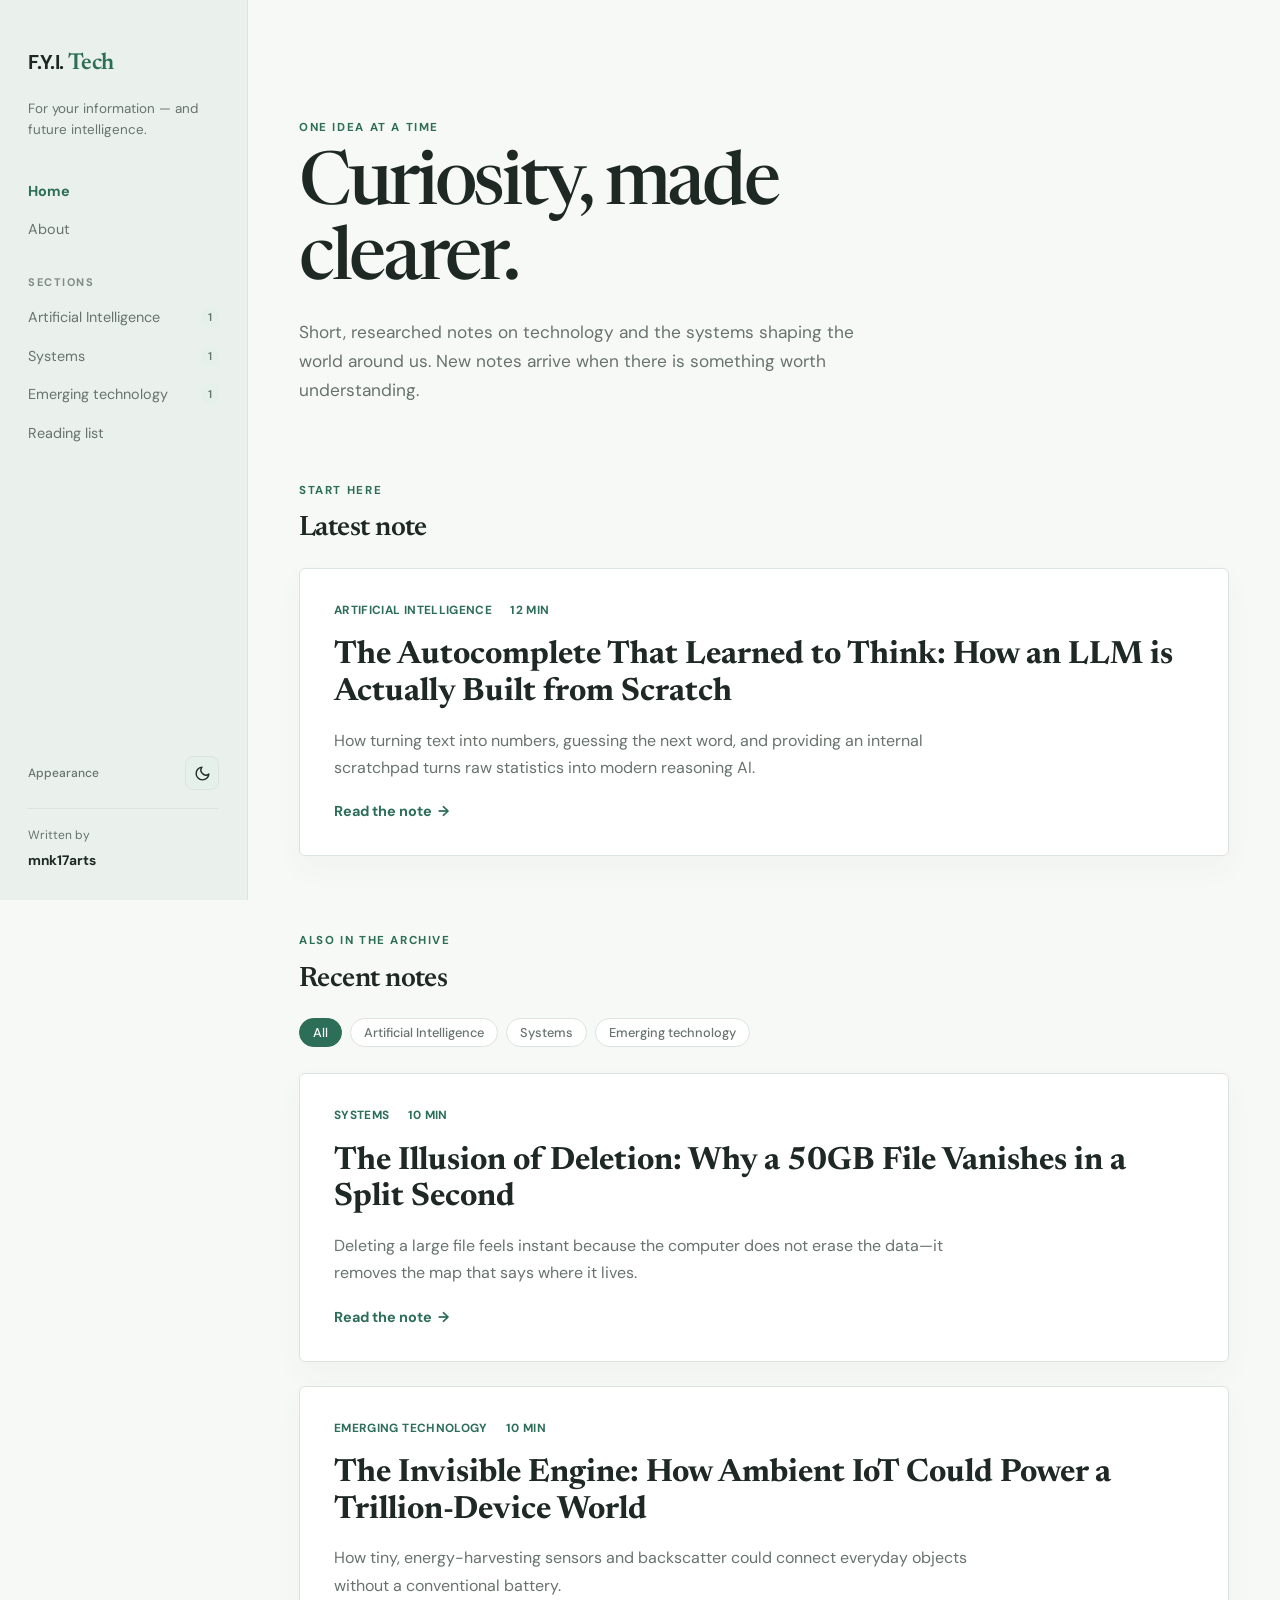
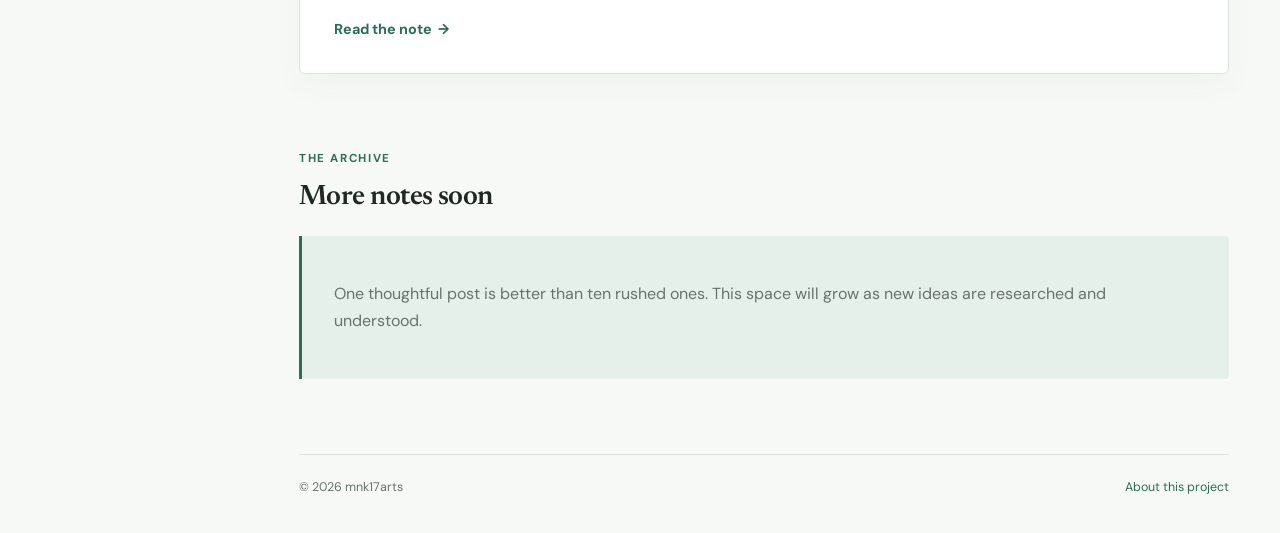
==== commit db0a9b2c: "[FIX] Mobile UI responsiveness, fluid word wrap, inner scrollbars, and favicon" ====
--- a/index.html
+++ b/index.html
@@ -6,6 +6,7 @@
   <title>F.Y.I. — Notes on technology, systems, and ideas</title>
   <meta name="description" content="F.Y.I. is a personal publication about software systems, emerging technology, and the concepts worth understanding slowly.">
   <link rel="canonical" href="https://mnk17arts.github.io/my-blogs/">
+  <link rel="icon" type="image/svg+xml" href="favicon.svg">
   <link rel="stylesheet" href="styles.css">
   <script>
     (function() {
--- a/styles.css
+++ b/styles.css
@@ -22,6 +22,8 @@
   --diagram-focus: #dcece3;
   --shadow: 0 12px 30px rgba(39, 77, 59, 0.04);
   --shadow-hover: 0 16px 36px rgba(39, 77, 59, 0.08);
+  --scrollbar-thumb: #c2d0c8;
+  --scrollbar-thumb-hover: #2c6e57;
   --sidebar: 248px;
 }
 
@@ -46,14 +48,38 @@
   --diagram-focus: #1d3328;
   --shadow: 0 12px 30px rgba(0, 0, 0, 0.3);
   --shadow-hover: 0 16px 36px rgba(0, 0, 0, 0.45);
-}
-
+  --scrollbar-thumb: #2c3c34;
+  --scrollbar-thumb-hover: #48b890;
+}
+
+/* Sleek Custom Scrollbars: Global & Inner Elements */
 * {
   box-sizing: border-box;
+  scrollbar-width: thin;
+  scrollbar-color: var(--scrollbar-thumb) transparent;
+}
+
+::-webkit-scrollbar {
+  width: 6px;
+  height: 6px;
+}
+
+::-webkit-scrollbar-track {
+  background: transparent;
+}
+
+::-webkit-scrollbar-thumb {
+  background: var(--scrollbar-thumb);
+  border-radius: 4px;
+}
+
+::-webkit-scrollbar-thumb:hover {
+  background: var(--scrollbar-thumb-hover);
 }
 
 html {
   scroll-behavior: smooth;
+  overflow-x: hidden;
 }
 
 body {
@@ -62,6 +88,7 @@
   color: var(--ink);
   font-family: 'DM Sans', sans-serif;
   line-height: 1.7;
+  overflow-x: hidden;
   transition: background 0.25s ease, color 0.25s ease;
 }
 
@@ -885,15 +912,15 @@
   z-index: 3;
 }
 
-@media (max-width: 760px) {
+@media (max-width: 820px) {
   .mobile-header {
     display: flex;
     position: sticky;
     top: 0;
-    z-index: 20;
+    z-index: 100;
     align-items: center;
     justify-content: space-between;
-    padding: 15px 20px;
+    padding: 13px 20px;
     background: var(--paper);
     border-bottom: 1px solid var(--line);
   }
@@ -905,12 +932,12 @@
   }
 
   .menu-toggle {
-    padding: 5px 0;
+    padding: 6px 4px;
     border: 0;
     background: none;
     color: var(--accent);
     font: inherit;
-    font-size: 0.82rem;
+    font-size: 0.84rem;
     font-weight: 700;
     cursor: pointer;
   }
@@ -918,11 +945,16 @@
   .sidebar {
     position: fixed;
     display: none;
-    inset: 58px 0 auto;
-    width: auto;
-    padding: 23px 24px 30px;
-    z-index: 10;
+    inset: 57px 0 0 0;
+    width: 100%;
+    height: calc(100vh - 57px);
+    overflow-y: auto;
+    -webkit-overflow-scrolling: touch;
+    padding: 28px 24px 44px;
+    z-index: 95;
+    background: var(--sidebar-bg);
     box-shadow: var(--shadow-hover);
+    flex-direction: column;
   }
 
   .sidebar.open {
@@ -941,54 +973,207 @@
     margin-top: 25px;
   }
 
-  .content-wrap {
-    margin-left: 0;
-    transform: none;
-    width: auto;
-    max-width: none;
-    padding: 45px 22px 28px;
+  /* Fixed Mobile Content Wrappers */
+  .content-wrap,
+  .content-wrap.narrow {
+    margin: 0 auto !important;
+    transform: none !important;
+    width: 100% !important;
+    max-width: 100% !important;
+    box-sizing: border-box !important;
+    padding: 24px 20px 48px !important;
   }
 
   .hero {
-    padding: 10px 0 50px;
+    padding: 12px 0 38px;
+    max-width: 100%;
   }
 
   .hero h1,
   .page-article h1,
   .post h1 {
-    font-size: clamp(2.4rem, 12vw, 3.8rem);
-  }
-
-  .featured-card {
-    padding: 25px 22px;
-  }
-
-  .featured-card h3 {
-    font-size: 1.75rem;
+    font-size: clamp(1.85rem, 6.5vw, 2.35rem);
+    line-height: 1.15;
+    letter-spacing: -0.03em;
+    word-wrap: break-word;
+    overflow-wrap: break-word;
+  }
+
+  .section-heading h2,
+  .page-article h2,
+  .post h2 {
+    font-size: 1.45rem;
+    line-height: 1.25;
+    margin-top: 32px;
+    margin-bottom: 12px;
+  }
+
+  .post h3,
+  .page-article h3 {
+    font-size: 1.2rem;
+    margin: 24px 0 10px;
+  }
+
+  .lead {
+    font-size: 1.08rem !important;
+    line-height: 1.58 !important;
+    margin: 20px 0 24px !important;
   }
 
   .card-meta {
     flex-wrap: wrap;
-    gap: 5px 13px;
+    gap: 6px 14px;
+    font-size: 0.72rem;
+    line-height: 1.4;
+  }
+
+  /* Responsive Article Toolbar */
+  .article-toolbar {
+    flex-direction: column;
+    align-items: stretch;
+    gap: 12px;
+    padding: 12px 14px;
+    margin: 20px 0 28px;
+  }
+
+  .audio-group {
+    width: 100%;
+    justify-content: space-between;
+    align-items: center;
+    gap: 10px;
+  }
+
+  .audio-play-btn {
+    flex: 1;
+    justify-content: center;
+    padding: 8px 14px;
+    font-size: 0.8rem;
+  }
+
+  .audio-controls {
+    flex-wrap: wrap;
+    gap: 6px;
+  }
+
+  .share-group {
+    width: 100%;
+    justify-content: space-between;
+    gap: 8px;
+    border-top: 1px solid var(--line);
+    padding-top: 10px;
+  }
+
+  .share-btn {
+    flex: 1;
+    justify-content: center;
+  }
+
+  .featured-card {
+    padding: 22px 18px;
+  }
+
+  .featured-card h3 {
+    font-size: 1.45rem;
+    line-height: 1.22;
+  }
+
+  .card {
+    padding: 18px 16px;
+  }
+
+  .category-pills {
+    gap: 6px;
+    margin-bottom: 20px;
+  }
+
+  .pill-btn {
+    padding: 5px 11px;
+    font-size: 0.76rem;
+  }
+
+  .callout-box {
+    margin: 24px 0;
+    padding: 16px 16px;
+    font-size: 0.94rem;
+  }
+
+  .table-wrap {
+    margin: 24px 0;
+    overflow-x: auto;
+    -webkit-overflow-scrolling: touch;
+  }
+
+  .data-table {
+    min-width: 480px;
+  }
+
+  .data-table th,
+  .data-table td {
+    padding: 10px 12px;
+    font-size: 0.82rem;
+  }
+
+  .code-block {
+    margin: 24px 0;
+    padding: 14px 16px;
+    font-size: 0.82rem;
+    overflow-x: auto;
+    -webkit-overflow-scrolling: touch;
+  }
+
+  .post-diagram,
+  .iot-diagram {
+    margin: 24px 0;
+    padding: 14px 10px;
+    overflow-x: auto;
+    -webkit-overflow-scrolling: touch;
+  }
+
+  .post-diagram svg,
+  .iot-diagram svg {
+    min-width: 480px;
+    width: 100%;
+  }
+
+  .sources {
+    margin-top: 36px;
+    padding: 18px 20px;
   }
 
   .site-footer {
     align-items: flex-start;
     flex-direction: column;
+    gap: 12px;
+    padding-top: 20px;
+    margin-top: 36px;
   }
 
   .page-article,
   .post {
-    padding-top: 10px;
-  }
-}
-
-@media (max-width: 560px) {
-  .post-diagram,
-  .iot-diagram {
-    margin-left: -10px;
-    margin-right: -10px;
-    padding: 10px 5px;
+    padding-top: 8px;
+    padding-bottom: 40px;
+  }
+}
+
+@media (max-width: 480px) {
+  .content-wrap,
+  .content-wrap.narrow {
+    padding: 18px 14px 40px !important;
+  }
+
+  .hero h1,
+  .page-article h1,
+  .post h1 {
+    font-size: 1.82rem;
+  }
+
+  .audio-group {
+    flex-direction: column;
+    align-items: stretch;
+  }
+
+  .audio-controls {
+    justify-content: flex-end;
   }
 
   .diagram-title {
@@ -1003,3 +1188,4 @@
     font-size: 9px;
   }
 }
+
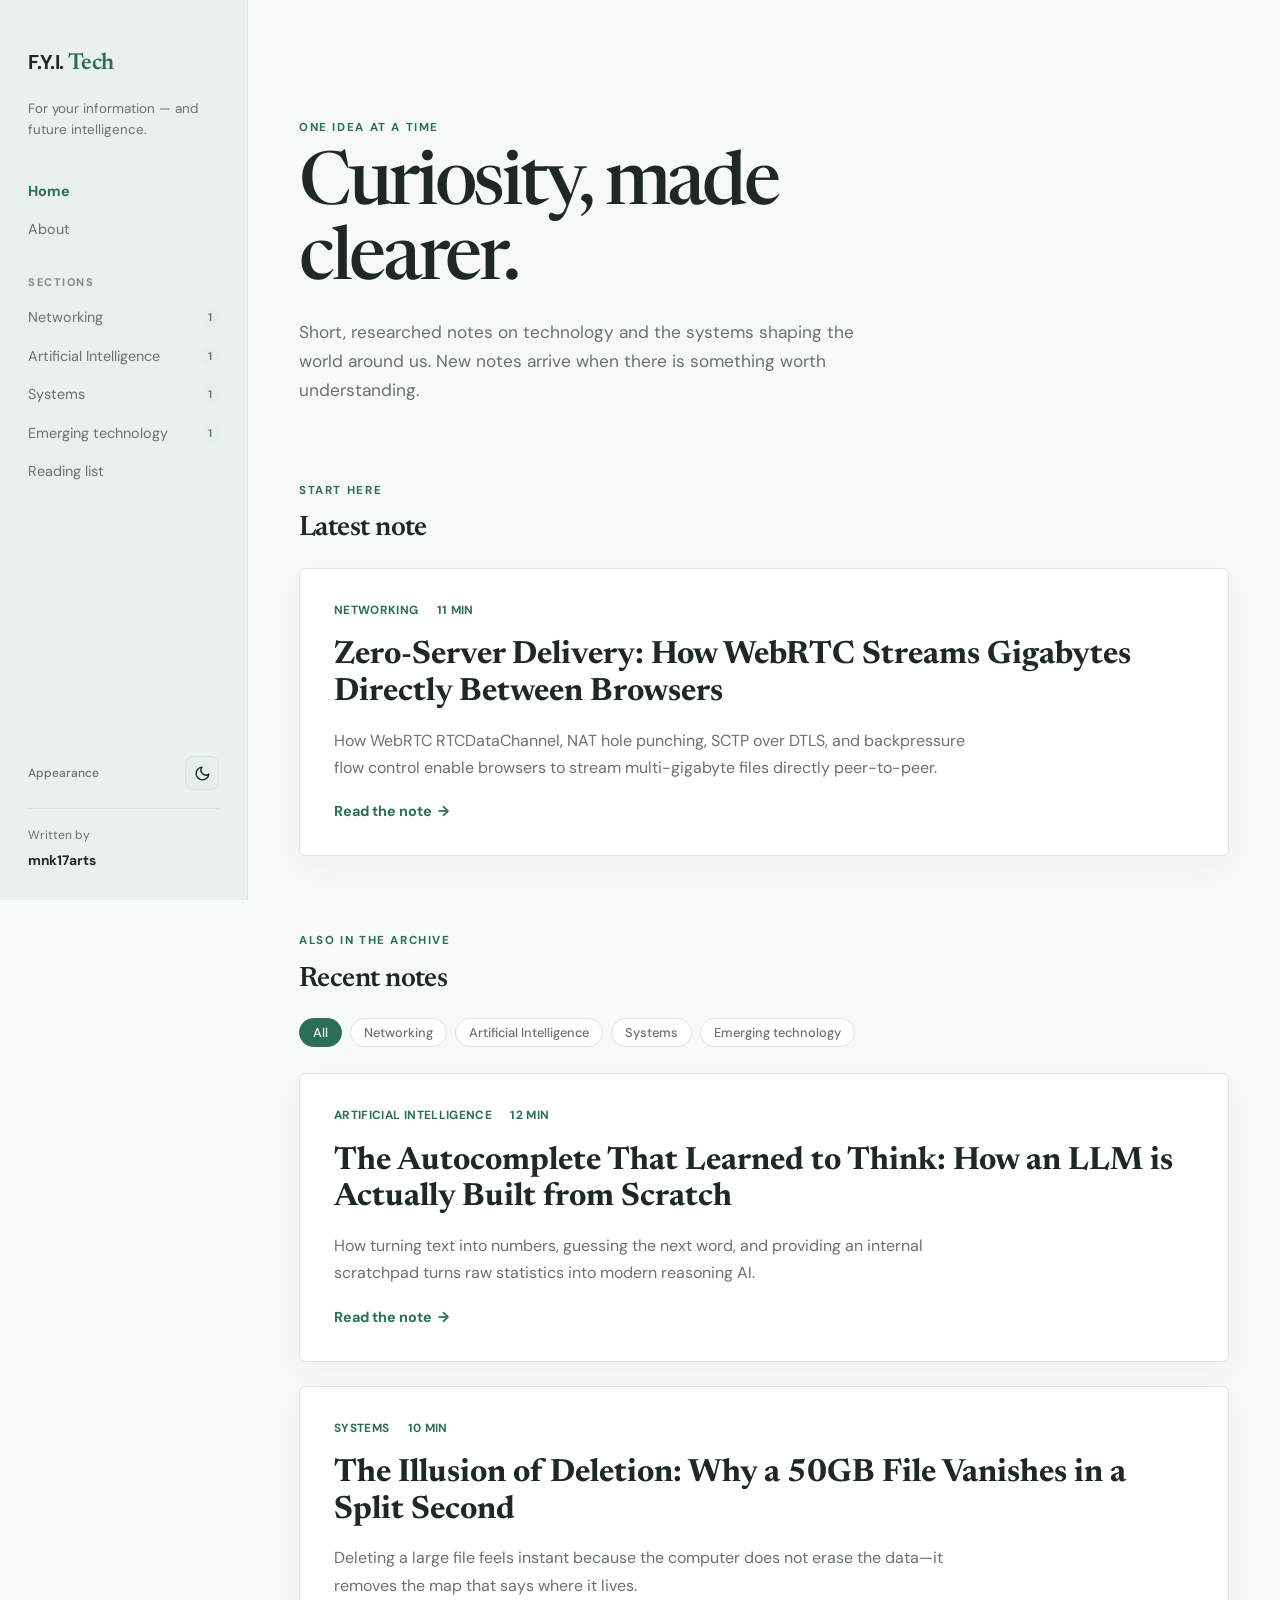
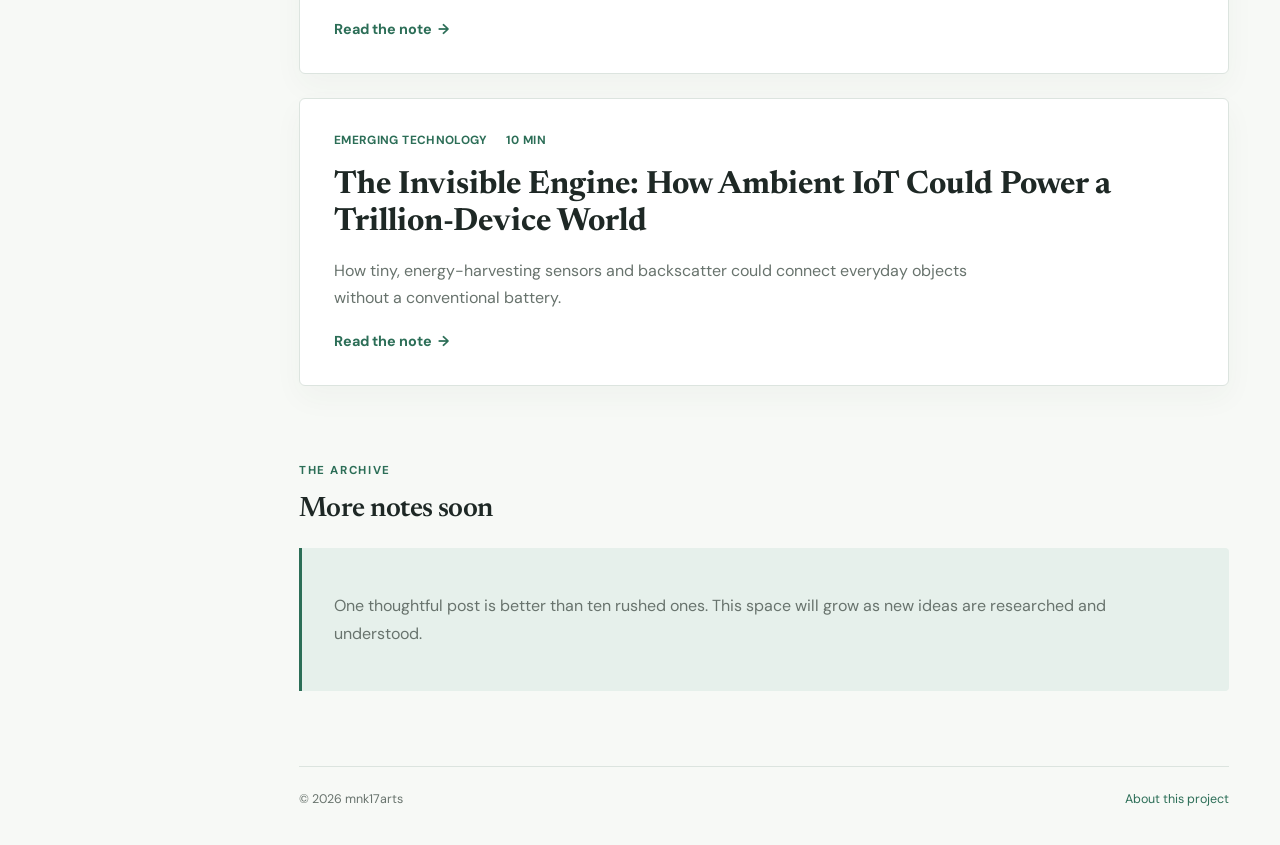
==== commit 5a0b7c4a: "[FEAT] Full SEO/OG metadata, code copy buttons, diagram step flow effects, and dark mode link stylin" ====
--- a/index.html
+++ b/index.html
@@ -7,6 +7,28 @@
   <meta name="description" content="F.Y.I. is a personal publication about software systems, emerging technology, and the concepts worth understanding slowly.">
   <link rel="canonical" href="https://mnk17arts.github.io/my-blogs/">
   <link rel="icon" type="image/svg+xml" href="favicon.svg">
+
+  <!-- OpenGraph Social Metadata -->
+  <meta property="og:site_name" content="F.Y.I.">
+  <meta property="og:type" content="website">
+  <meta property="og:title" content="F.Y.I. — Notes on technology, systems, and ideas">
+  <meta property="og:description" content="F.Y.I. is a personal publication exploring software systems, computer architecture, and emerging technology.">
+  <meta property="og:url" content="https://mnk17arts.github.io/my-blogs/">
+  <meta property="og:image" content="https://mnk17arts.github.io/my-blogs/assets/og-cover.jpg">
+  <meta property="og:image:width" content="1200">
+  <meta property="og:image:height" content="675">
+  <meta property="og:image:alt" content="F.Y.I. Tech Journal Cover">
+
+  <!-- Twitter / X Card Metadata -->
+  <meta name="twitter:card" content="summary_large_image">
+  <meta name="twitter:title" content="F.Y.I. — Notes on technology, systems, and ideas">
+  <meta name="twitter:description" content="F.Y.I. is a personal publication exploring software systems, computer architecture, and emerging technology.">
+  <meta name="twitter:image" content="https://mnk17arts.github.io/my-blogs/assets/og-cover.jpg">
+
+  <!-- Theme & Browser Color -->
+  <meta name="theme-color" content="#2c6e57" media="(prefers-color-scheme: light)">
+  <meta name="theme-color" content="#0f1412" media="(prefers-color-scheme: dark)">
+
   <link rel="stylesheet" href="styles.css">
   <script>
     (function() {
--- a/styles.css
+++ b/styles.css
@@ -803,19 +803,188 @@
   margin: 32px 0;
   background: var(--code-bg);
   color: var(--code-text);
-  padding: 20px 24px;
-  border-radius: 6px;
-  overflow-x: auto;
+  border-radius: 8px;
+  overflow: hidden;
   border: 1px solid var(--line);
+  box-shadow: var(--shadow);
   font-family: ui-monospace, SFMono-Regular, Menlo, Monaco, Consolas, monospace;
-  font-size: 0.88rem;
-  line-height: 1.6;
+}
+
+.code-header {
+  display: flex;
+  justify-content: space-between;
+  align-items: center;
+  padding: 8px 16px;
+  background: rgba(255, 255, 255, 0.05);
+  border-bottom: 1px solid rgba(255, 255, 255, 0.08);
+  user-select: none;
+}
+
+.code-lang {
+  font-size: 0.72rem;
+  font-weight: 700;
+  letter-spacing: 0.08em;
+  text-transform: uppercase;
+  color: var(--accent);
+}
+
+.code-copy-btn {
+  background: transparent;
+  color: var(--code-text);
+  opacity: 0.75;
+  border: 1px solid rgba(255, 255, 255, 0.15);
+  border-radius: 4px;
+  padding: 3px 9px;
+  font-family: inherit;
+  font-size: 0.72rem;
+  font-weight: 600;
+  cursor: pointer;
+  display: inline-flex;
+  align-items: center;
+  gap: 5px;
+  transition: all 0.2s ease;
+}
+
+.code-copy-btn:hover {
+  opacity: 1;
+  background: rgba(255, 255, 255, 0.08);
+  border-color: var(--accent);
+  color: var(--accent);
+}
+
+.code-copy-btn svg {
+  width: 12px;
+  height: 12px;
+  stroke: currentColor;
+  stroke-width: 2;
+  fill: none;
+}
+
+.code-copy-btn.copied {
+  opacity: 1;
+  border-color: var(--accent);
+  color: var(--accent);
+  background: rgba(44, 110, 87, 0.2);
 }
 
 .code-block pre {
   margin: 0;
+  padding: 18px 22px;
+  overflow-x: auto;
   font-family: inherit;
-}
+  font-size: 0.88rem;
+  line-height: 1.65;
+  -webkit-overflow-scrolling: touch;
+}
+
+/* Animated Flowing SVG Dashes */
+.flow-line {
+  stroke-dasharray: 6 6;
+  animation: flowDashes 1.4s linear infinite;
+}
+
+@keyframes flowDashes {
+  to {
+    stroke-dashoffset: -24;
+  }
+}
+
+/* Interactive Diagram Stepper & Flow Highlighting */
+.diagram-stepper {
+  display: flex;
+  flex-wrap: wrap;
+  align-items: center;
+  gap: 8px;
+  margin-bottom: 14px;
+  padding-bottom: 12px;
+  border-bottom: 1px solid var(--line);
+}
+
+.diagram-step-pill {
+  background: var(--card-bg);
+  color: var(--muted);
+  border: 1px solid var(--line);
+  padding: 4px 11px;
+  border-radius: 14px;
+  font-family: inherit;
+  font-size: 0.74rem;
+  font-weight: 600;
+  cursor: pointer;
+  display: inline-flex;
+  align-items: center;
+  gap: 5px;
+  transition: all 0.2s ease;
+}
+
+.diagram-step-pill:hover {
+  border-color: var(--accent);
+  color: var(--accent);
+}
+
+.diagram-step-pill.active {
+  background: var(--accent);
+  color: #ffffff;
+  border-color: var(--accent);
+}
+
+.diagram-play-btn {
+  background: var(--accent-soft);
+  color: var(--accent);
+  border: 1px solid var(--line);
+  padding: 4px 11px;
+  border-radius: 14px;
+  font-family: inherit;
+  font-size: 0.74rem;
+  font-weight: 700;
+  cursor: pointer;
+  display: inline-flex;
+  align-items: center;
+  gap: 5px;
+  transition: all 0.2s ease;
+}
+
+.diagram-play-btn:hover {
+  border-color: var(--accent);
+}
+
+.diagram-step-caption {
+  margin: 12px 0 4px;
+  padding: 9px 14px;
+  background: var(--card-bg);
+  border-left: 3px solid var(--accent);
+  border-radius: 0 4px 4px 0;
+  font-size: 0.8rem;
+  color: var(--ink);
+  line-height: 1.45;
+  transition: all 0.25s ease;
+}
+
+/* SVG Step spotlighting & dimming */
+.post-diagram[data-active-step] [data-step] {
+  opacity: 0.22;
+  transition: opacity 0.3s ease, stroke 0.3s ease, filter 0.3s ease;
+}
+
+.post-diagram[data-active-step="all"] [data-step] {
+  opacity: 1;
+}
+
+.post-diagram[data-active-step="1"] [data-step="1"],
+.post-diagram[data-active-step="2"] [data-step="2"],
+.post-diagram[data-active-step="3"] [data-step="3"],
+.post-diagram[data-active-step="4"] [data-step="4"] {
+  opacity: 1 !important;
+}
+
+.post-diagram[data-active-step="1"] rect[data-step="1"],
+.post-diagram[data-active-step="2"] rect[data-step="2"],
+.post-diagram[data-active-step="3"] rect[data-step="3"],
+.post-diagram[data-active-step="4"] rect[data-step="4"] {
+  stroke: var(--accent) !important;
+  stroke-width: 2.5px !important;
+  filter: drop-shadow(0 0 6px var(--accent-soft));
+}
+
 
 /* Post & IoT Diagram Framework */
 .post-diagram,
@@ -889,8 +1058,37 @@
   font-size: 1.4rem;
 }
 
+/* UI-Friendly Anchor Tags in Articles & Sources */
+.post a,
+.page-article a,
 .sources a {
   color: var(--accent);
+  text-decoration: underline;
+  text-decoration-color: var(--diagram-stroke);
+  text-underline-offset: 3px;
+  text-decoration-thickness: 1.5px;
+  transition: all 0.2s ease;
+}
+
+.post a:hover,
+.page-article a:hover,
+.sources a:hover {
+  color: var(--ink);
+  text-decoration-color: var(--accent);
+}
+
+[data-theme="dark"] .post a,
+[data-theme="dark"] .page-article a,
+[data-theme="dark"] .sources a {
+  color: #5cdbb0;
+  text-decoration-color: rgba(92, 219, 176, 0.4);
+}
+
+[data-theme="dark"] .post a:hover,
+[data-theme="dark"] .page-article a:hover,
+[data-theme="dark"] .sources a:hover {
+  color: #ffffff;
+  text-decoration-color: #5cdbb0;
 }
 
 /* Mobile Header & Responsive Breakpoints */
